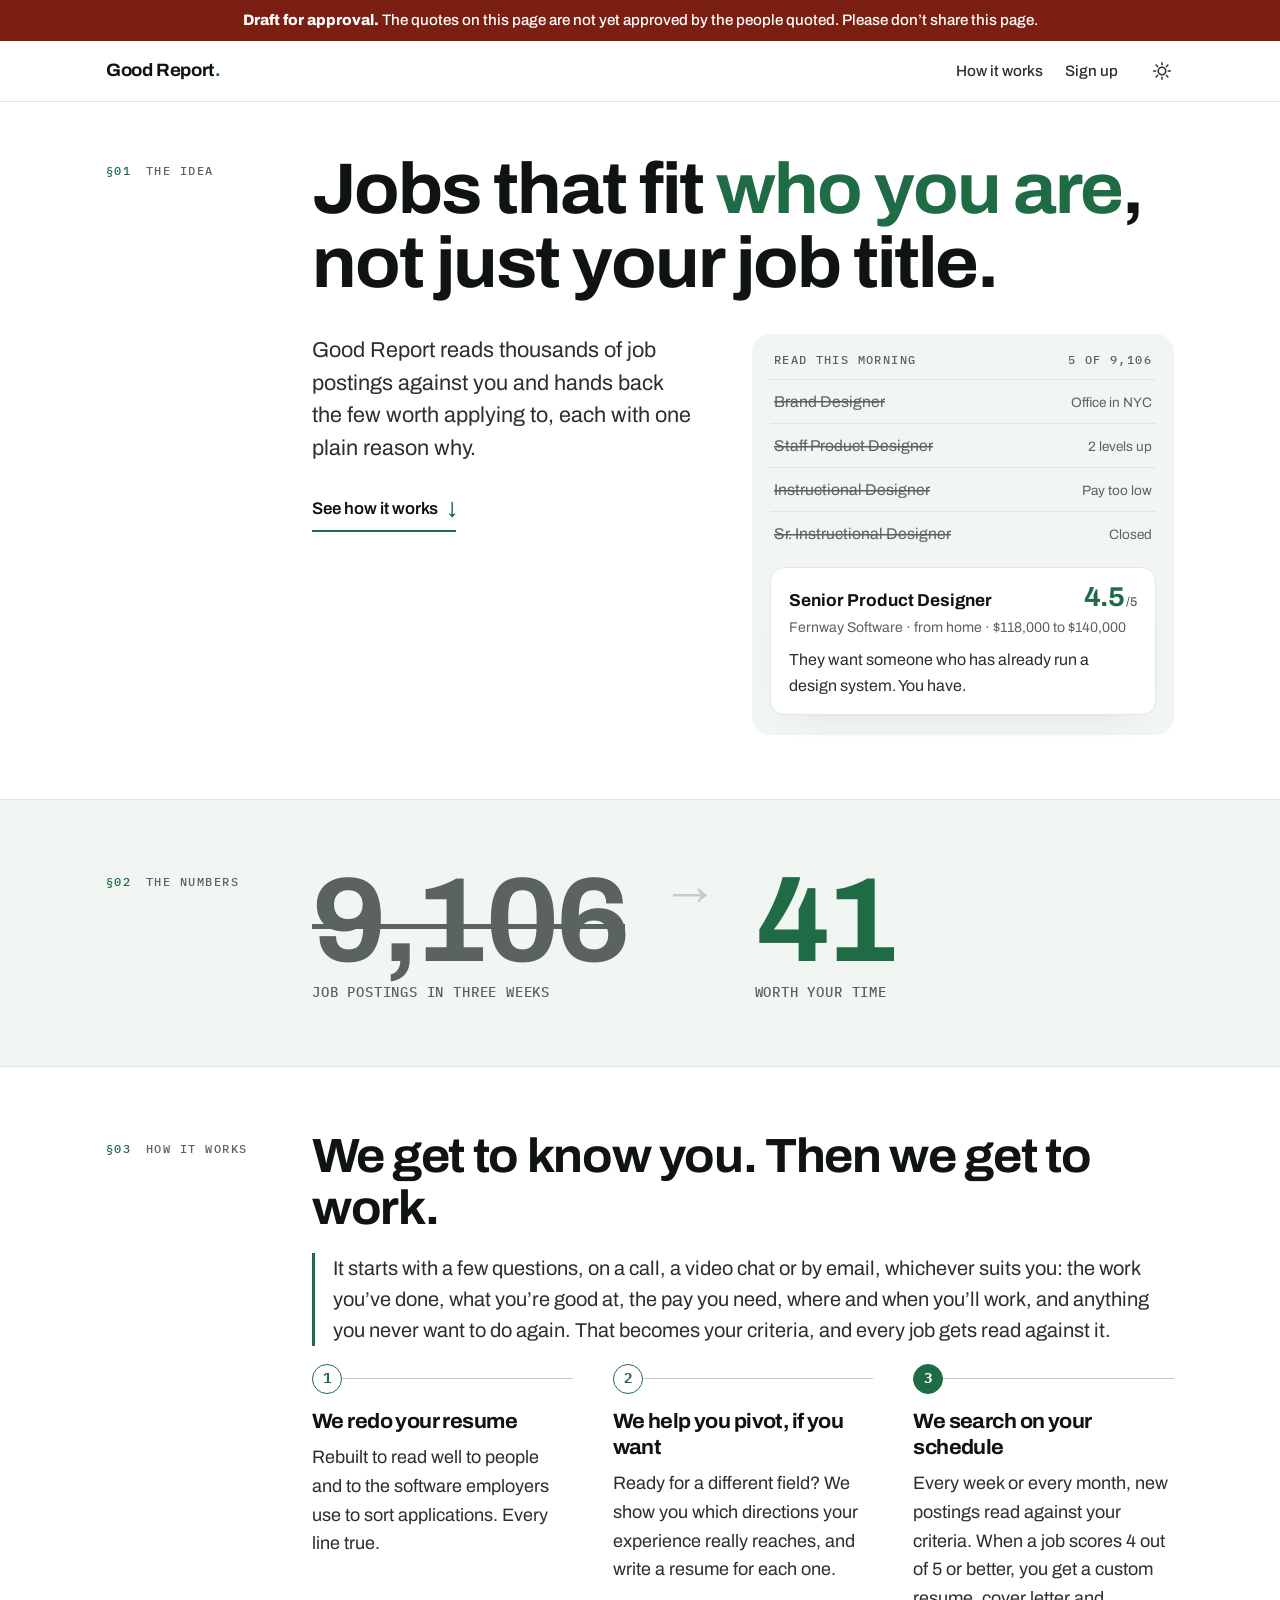
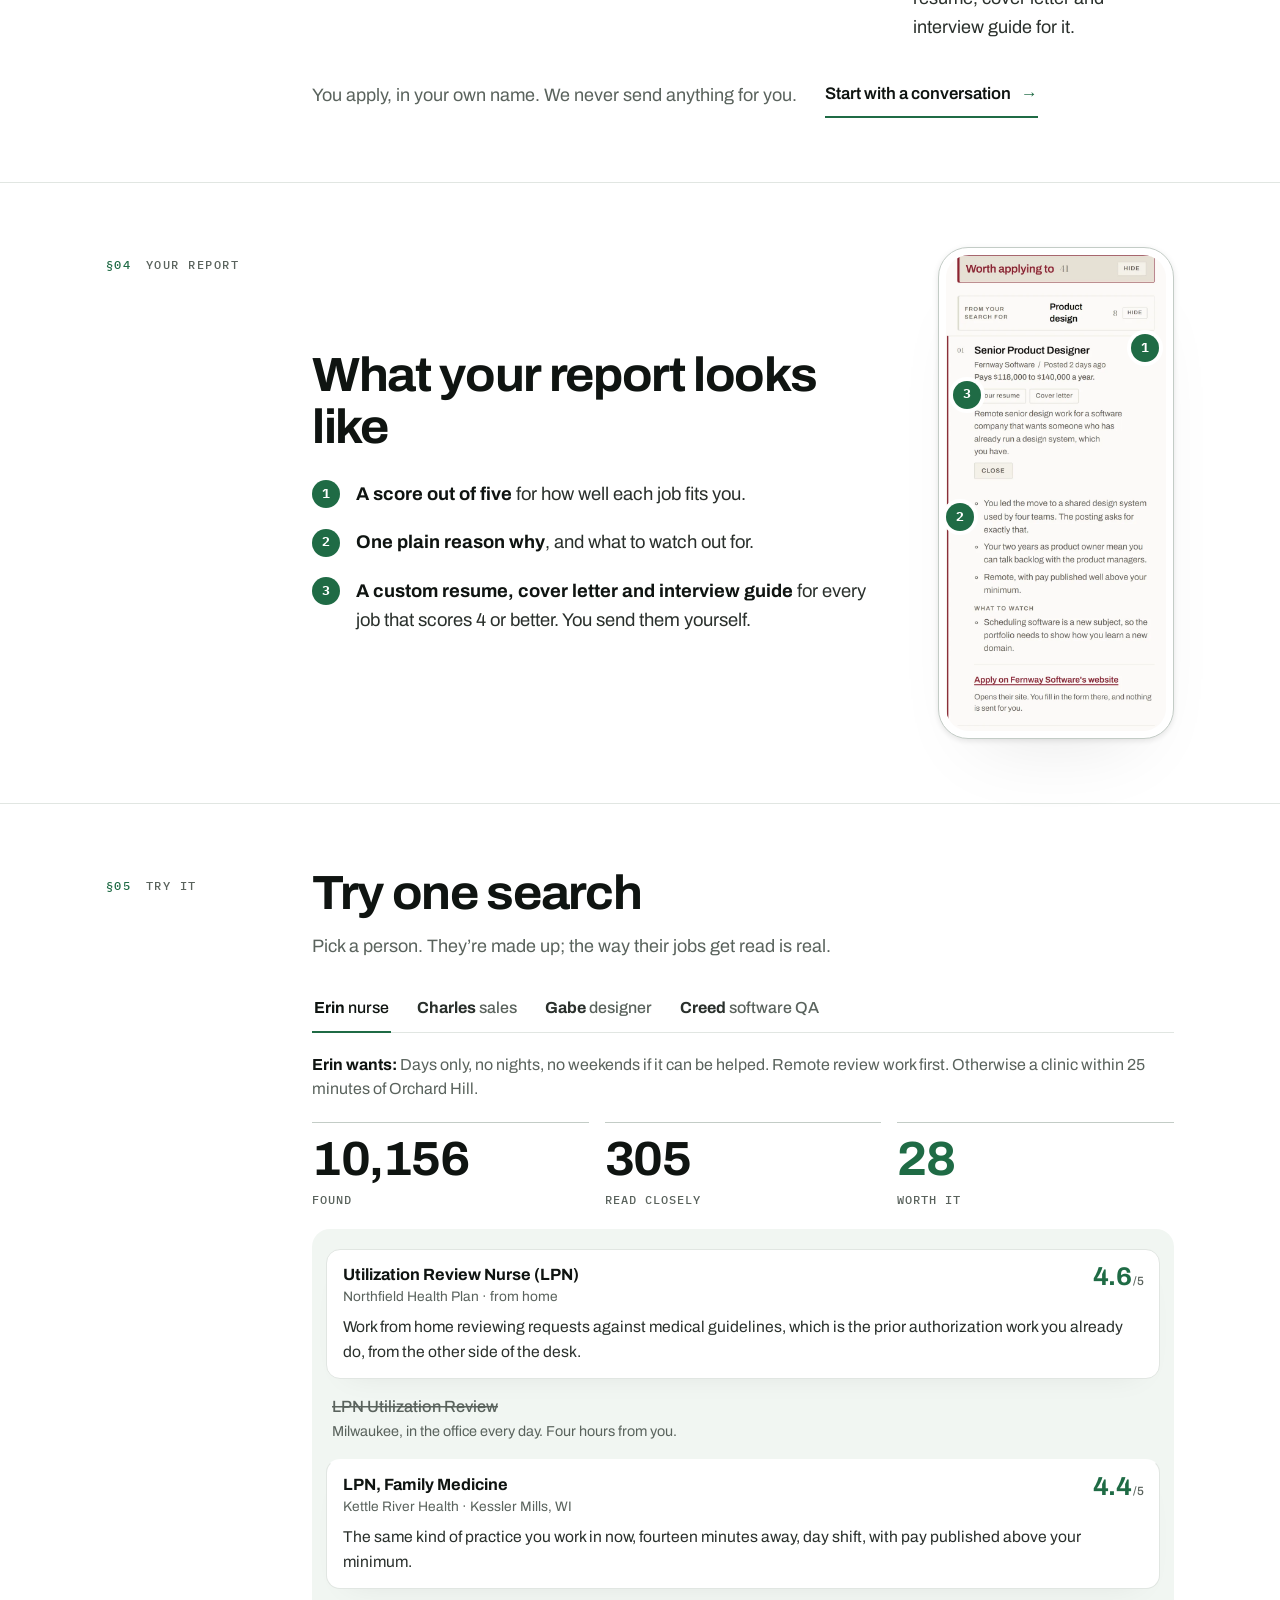
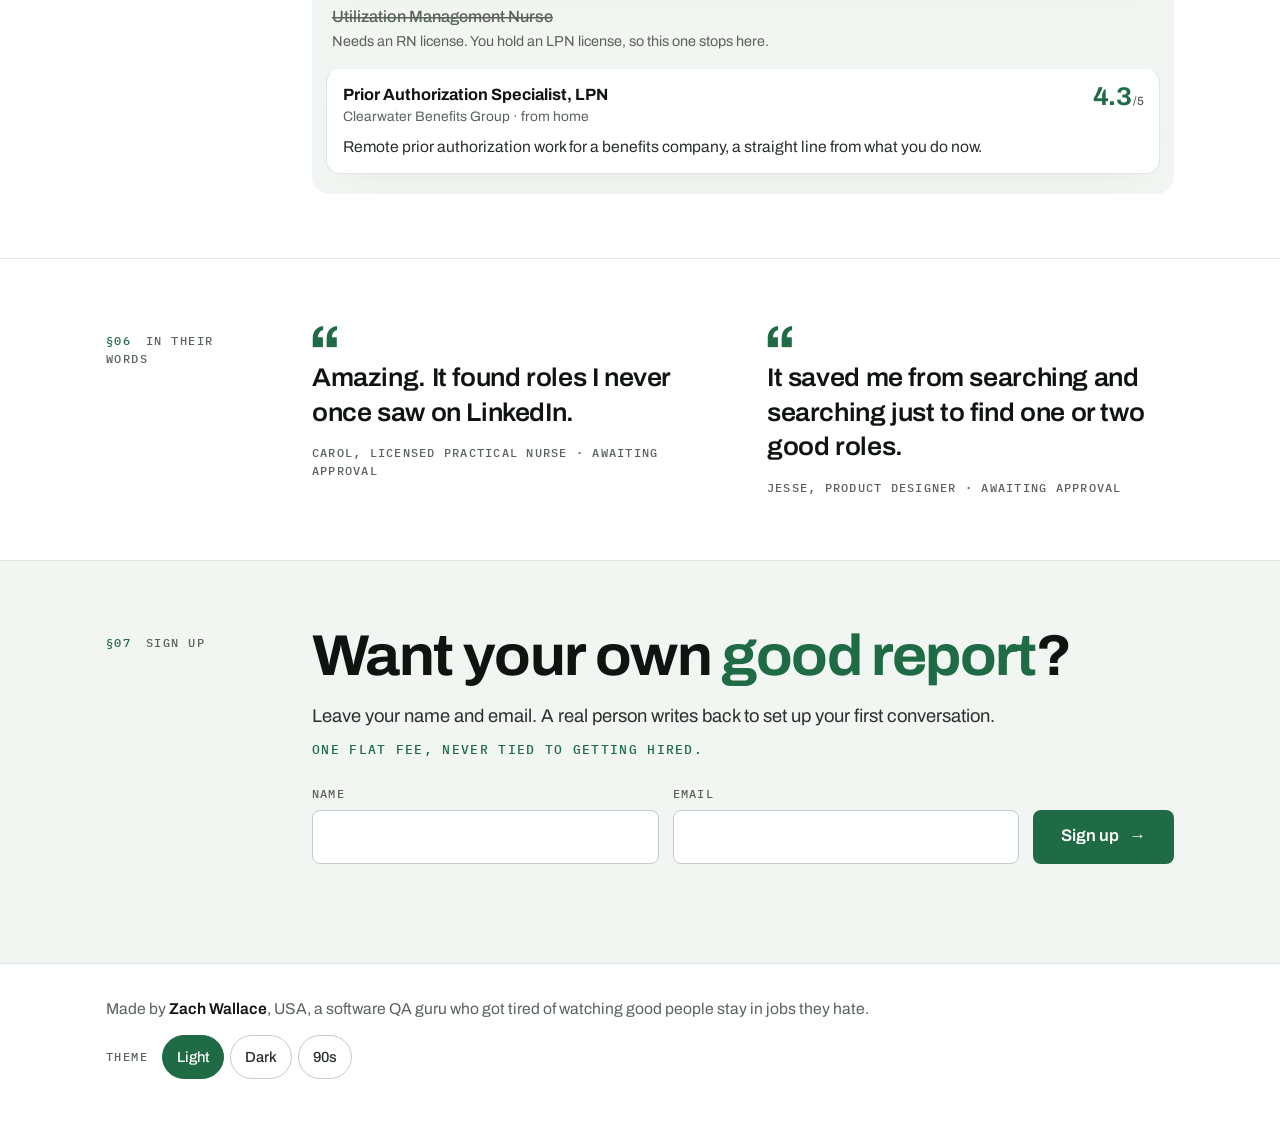
==== draft/index.html @ 80ebc280 "Draft page with two client quotes, for their approval" ====
<!doctype html>
<html lang="en">
<head>
<meta charset="utf-8">
<meta name="viewport" content="width=device-width, initial-scale=1, viewport-fit=cover">
<title>Good Report (draft for approval)</title>
<meta name="robots" content="noindex, nofollow">
<meta name="description" content="Jobs that fit who you are, not just your job title. Good Report reads thousands of job postings against you and hands back the few worth applying to, each with a reason why.">
<meta name="theme-color" content="#FFFFFF" media="(prefers-color-scheme: light)">
<meta name="theme-color" content="#0E1210" media="(prefers-color-scheme: dark)">
<script>try{var t=localStorage.getItem('theme');if(t==='light'||t==='dark'||t==='retro')document.documentElement.dataset.theme=t;}catch(e){}</script>
<link rel="icon" href="data:image/svg+xml,%3Csvg xmlns='http://www.w3.org/2000/svg' viewBox='0 0 64 64'%3E%3Crect width='64' height='64' rx='14' fill='%231F6B45'/%3E%3Ctext x='32' y='45' text-anchor='middle' font-family='Arial,sans-serif' font-weight='800' font-size='36' fill='%23FFFFFF'%3EG%3C/text%3E%3C/svg%3E">
<meta property="og:title" content="Good Report">
<meta property="og:description" content="Jobs that fit who you are, not just your job title. Thousands of postings read against you; the few worth your time handed back with a reason why.">
<meta property="og:type" content="website">
<link rel="preload" href="../assets/fonts/archivo.woff2" as="font" type="font/woff2" crossorigin>
<link rel="preload" href="../assets/fonts/plex-mono-500.woff2" as="font" type="font/woff2" crossorigin>
<link rel="stylesheet" href="../assets/site.css">
</head>
<body>
<a class="skip" href="#main">Skip to the page</a>
<div class="draft-banner" role="region" aria-label="Draft notice"><b>Draft for approval.</b> The quotes on this page are not yet approved by the people quoted. Please don&rsquo;t share this page.</div>

<header class="top">
  <div class="wrap top-in">
    <a class="mark" href="../">Good Report<i aria-hidden="true">.</i></a>
    <nav class="nav" aria-label="Main">
      <a class="wide" href="#how">How it works</a>
      <a href="#signup">Sign up</a>
    </nav>
    <button type="button" class="theme" id="theme-toggle" aria-label="Change the theme">
      <svg class="sun" viewBox="0 0 24 24" fill="none" stroke="currentColor" stroke-width="1.8" stroke-linecap="round" aria-hidden="true"><circle cx="12" cy="12" r="4.5"/><path d="M12 2v2.5M12 19.5V22M2 12h2.5M19.5 12H22M4.9 4.9l1.8 1.8M17.3 17.3l1.8 1.8M4.9 19.1l1.8-1.8M17.3 6.7l1.8-1.8"/></svg>
      <svg class="moon" viewBox="0 0 24 24" fill="none" stroke="currentColor" stroke-width="1.8" stroke-linejoin="round" aria-hidden="true"><path d="M20.5 14.5A8.5 8.5 0 0 1 9.5 3.5a8.5 8.5 0 1 0 11 11z"/></svg>
      <svg class="star" viewBox="0 0 24 24" fill="none" stroke="currentColor" stroke-width="1.8" stroke-linejoin="round" aria-hidden="true"><path d="M12 2.5l2.9 6.1 6.6.8-4.9 4.6 1.3 6.6L12 17.4l-5.9 3.2 1.3-6.6-4.9-4.6 6.6-.8z"/></svg>
    </button>
  </div>
</header>

<main id="main">
  <section class="sec hero" aria-labelledby="headline">
    <div class="wrap sec-in">
      <p class="label"><span>&sect;01</span> The idea</p>
      <div class="body">
        <h1 id="headline">Jobs that fit <em>who you are</em>, not just your job title.</h1>
        <div class="hero-row">
          <div class="hero-copy">
            <p class="lead">Good Report reads thousands of job postings against you and hands back the few worth applying to, each with one plain reason why.</p>
            <a class="more" href="#how">See how it works <span aria-hidden="true">&darr;</span></a>
          </div>
          <p class="sr">Five job postings, read against one designer's wishes. Four are struck out: an office in New York, two levels above their last title, pay too low, closed. One is kept: a remote senior product design job, scored 4.5 out of 5.</p>
          <div class="ledger" aria-hidden="true">
            <p class="ledger-head"><span>Read this morning</span><span>5 of 9,106</span></p>
            <ul class="nope">
              <li><s>Brand Designer</s><span>Office in NYC</span></li>
              <li><s>Staff Product Designer</s><span>2 levels up</span></li>
              <li><s>Instructional Designer</s><span>Pay too low</span></li>
              <li><s>Sr. Instructional Designer</s><span>Closed</span></li>
            </ul>
            <div class="keep">
              <p class="keep-top"><span class="kt">Senior Product Designer</span><span class="ks">4.5</span></p>
              <p class="kc">Fernway Software &middot; from home &middot; $118,000 to $140,000</p>
              <p class="kr">They want someone who has already run a design system. You have.</p>
            </div>
          </div>
        </div>
      </div>
    </div>
  </section>

  <section class="sec proof" aria-labelledby="proof-h">
    <div class="wrap sec-in">
      <p class="label"><span>&sect;02</span> The numbers</p>
      <div class="body">
        <h2 id="proof-h" class="sr">Three weeks for one designer</h2>
        <div class="figures">
          <p class="fig"><span class="big was">9,106</span><span class="cap">job postings in three weeks</span></p>
          <p class="arrow" aria-hidden="true">&rarr;</p>
          <p class="fig"><span class="big now">41</span><span class="cap">worth your time</span></p>
        </div>
      </div>
    </div>
  </section>

  <section class="sec steps" id="how" aria-labelledby="how-h">
    <div class="wrap sec-in">
      <p class="label"><span>&sect;03</span> How it works</p>
      <div class="body">
        <h2 id="how-h">We get to know you. Then we get to work.</h2>
        <p class="intake">It starts with a few questions, on a call, a video chat or by email, whichever suits you: the work you&rsquo;ve done, what you&rsquo;re good at, the pay you need, where and when you&rsquo;ll work, and anything you never want to do again. That becomes your criteria, and every job gets read against it.</p>
        <ol class="stepper">
          <li><span class="num">1</span><h3>We redo your resume</h3><p>Rebuilt to read well to people and to the software employers use to sort applications. Every line true.</p></li>
          <li><span class="num">2</span><h3>We help you pivot, if you want</h3><p>Ready for a different field? We show you which directions your experience really reaches, and write a resume for each one.</p></li>
          <li><span class="num">3</span><h3>We search on your schedule</h3><p>Every week or every month, new postings read against your criteria. When a job scores 4 out of 5 or better, you get a custom resume, cover letter and interview guide for it.</p></li>
        </ol>
        <p class="after-steps"><span>You apply, in your own name. We never send anything for you.</span> <a class="more" href="#signup">Start with a conversation <span aria-hidden="true">&rarr;</span></a></p>
      </div>
    </div>
  </section>

  <section class="sec report" aria-labelledby="report-h">
    <div class="wrap sec-in">
      <p class="label"><span>&sect;04</span> Your report</p>
      <div class="body report-grid">
        <div>
          <h2 id="report-h">What your report looks like</h2>
          <ol class="callouts">
            <li><span class="pin">1</span><p><b>A score out of five</b> for how well each job fits you.</p></li>
            <li><span class="pin">2</span><p><b>One plain reason why</b>, and what to watch out for.</p></li>
            <li><span class="pin">3</span><p><b>A custom resume, cover letter and interview guide</b> for every job that scores 4 or better. You send them yourself.</p></li>
          </ol>
        </div>
        <figure class="phone-wrap">
          <div class="phone">
            <img src="../assets/hero-job.webp" width="720" height="1558" loading="lazy"
              alt="A job on a phone: Senior Product Designer at Fernway Software, 4.5 out of 5, with pay, a resume and cover letter, and the reasons it fits.">
            <span class="pin on-phone p1" aria-hidden="true">1</span>
            <span class="pin on-phone p2" aria-hidden="true">2</span>
            <span class="pin on-phone p3" aria-hidden="true">3</span>
          </div>
        </figure>
      </div>
    </div>
  </section>

  <section class="sec demo" id="demo" aria-labelledby="demo-h">
    <div class="wrap sec-in">
      <p class="label"><span>&sect;05</span> Try it</p>
      <div class="body">
        <h2 id="demo-h">Try one search</h2>
        <p class="demo-intro">Pick a person. They&rsquo;re made up; the way their jobs get read is real.</p>
        <div class="demo-live" id="demo-live" hidden>
          <div class="who" role="group" aria-label="Whose search to see" id="demo-who"></div>
          <p class="wants" id="demo-wants"></p>
          <div class="funnel">
            <div><p class="n" id="demo-found">0</p><p>found</p></div>
            <div><p class="n" id="demo-read">0</p><p>read closely</p></div>
            <div><p class="n hot" id="demo-worth">0</p><p>worth it</p></div>
          </div>
          <ol class="sort" id="demo-sort"></ol>
        </div>
        <noscript><p class="demo-intro">This part needs JavaScript. In one made-up search for a nurse, 10,156 postings were found and 28 were worth the time.</p></noscript>
        <script type="application/json" id="demo-data">{"today":"2026-09-24","people":[{"id":"nurse","name":"Erin Hannon","headline":"Licensed Practical Nurse","home":"Orchard Hill, WI","wants":"Days only, no nights, no weekends if it can be helped. Remote review work first. Otherwise a clinic within 25 minutes of Orchard Hill.","arrived":10156,"read":305,"counts":{"worth":28,"catch":96,"low":174,"setAside":7},"outside":{"count":9851,"reasons":[{"why":"in Wisconsin, but more than 25 minutes from Orchard Hill.","count":2740},{"why":"in Ohio, and you are not moving.","count":481},{"why":"in Florida, and you are not moving.","count":477},{"why":"in Illinois, and you are not moving.","count":471},{"why":"in North Carolina, and you are not moving.","count":463}]},"setAside":[{"company":"Lakeshore Crest Health","role":"LPN Utilization Review","where":"Milwaukee, WI","remote":false,"pay":"$27 to $32 an hour","score":2,"why":"Milwaukee, in the office every day. Four hours from you.","kind":"place"},{"company":"Commonwealth Care Review","role":"Utilization Management Nurse","where":"Remote, United States","remote":true,"pay":"$34 to $41 an hour","score":2.2,"why":"Needs an RN license. You hold an LPN license, so this one stops here.","kind":"requirement"},{"company":"Meadowgate Skilled Nursing","role":"LPN, Night Shift","where":"Kessler Mills, WI","remote":false,"pay":"$27 to $30 an hour","score":2.4,"why":"Close and well paid, but nights only, and you said days.","kind":"hours"},{"company":"Valley Walk-In Care","role":"LPN","where":"Fairhaven, WI","remote":false,"pay":"$18.50 to $20 an hour","score":2.6,"why":"Pays about $20 an hour, well under your minimum.","kind":"pay"},{"company":"Harbor Point Health Plan","role":"Remote Clinical Reviewer, LPN","where":"Remote, United States","remote":true,"pay":null,"score":null,"why":"The posting came down on 19 September, before it could be read.","kind":"closed"}],"worthIt":[{"company":"Northfield Health Plan","role":"Utilization Review Nurse (LPN)","where":"Wisconsin","remote":true,"pay":"$26 to $31 an hour","score":4.6,"why":"Work from home reviewing requests against medical guidelines, which is the prior authorization work you already do, from the other side of the desk."},{"company":"Kettle River Health","role":"LPN, Family Medicine","where":"Kessler Mills, WI","remote":false,"pay":"$24.50 to $29 an hour","score":4.4,"why":"The same kind of practice you work in now, fourteen minutes away, day shift, with pay published above your minimum."},{"company":"Clearwater Benefits Group","role":"Prior Authorization Specialist, LPN","where":"Remote, United States","remote":true,"pay":"$24 to $27 an hour","score":4.3,"why":"Remote prior authorization work for a benefits company, a straight line from what you do now."},{"company":"Laurel Point Medical Group","role":"LPN Care Coordinator","where":"Orchard Hill, WI","remote":false,"pay":null,"score":4.2,"why":"Six minutes from home, mostly on the phone with patients who have long term conditions, and no pay published yet."},{"company":"Summit Ridge Care Review","role":"Clinical Review Nurse (LPN/RN)","where":"Remote, United States","remote":true,"pay":"$25 to $30 an hour","score":4.1,"why":"Remote review work that takes LPNs, with one weekend in four as the catch."},{"company":"Fairhaven Pediatric Associates","role":"LPN, Pediatrics","where":"Fairhaven, WI","remote":false,"pay":"$23.50 to $28 an hour","score":4,"why":"Twenty two minutes away, days. Pediatrics is new to you but the work is the same."}],"withACatch":[{"company":"Cedar Hollow Home Health","role":"Home Health LPN","where":"Linwood Station, WI","remote":false,"pay":"$25 to $28 an hour","score":3.6,"why":"You know this work well. The catch is driving between homes all day, which you left for a reason."},{"company":"Brookvale Health Plan","role":"Care Management Associate","where":"Wisconsin","remote":true,"pay":"$44,000 to $52,000 a year","score":3.4,"why":"Remote, but the bottom of the range sits under your minimum."},{"company":"Bellwether Pharmacy Services","role":"Pharmacy Prior Authorization Technician","where":"Remote, United States","remote":true,"pay":"$20 to $23 an hour","score":3.2,"why":"The same paperwork, but it is not a nursing job and it pays like one that is not."},{"company":"Laurel Point Medical Group","role":"LPN, Float","where":"Orchard Hill, WI","remote":false,"pay":null,"score":3.1,"why":"Floats between five offices. Two of them are forty minutes away."}]},{"id":"sales","name":"Charles Miner","headline":"Healthcare Business Development","home":"Stonebridge, OR","wants":"Will not relocate. Remote, or an office within an hour of Stonebridge. Base pay first; commission on top, not instead.","arrived":8753,"read":203,"counts":{"worth":17,"catch":31,"low":148,"setAside":7},"outside":{"count":8550,"reasons":[{"why":"in Oregon, but more than 60 minutes from Stonebridge.","count":1510},{"why":"in Indiana, and you are not moving.","count":471},{"why":"in California, and you are not moving.","count":467},{"why":"in Missouri, and you are not moving.","count":458},{"why":"in Illinois, and you are not moving.","count":450}]},"setAside":[{"company":"Granite Peak Diagnostics","role":"VP Business Development","where":"Nashville, TN","remote":false,"pay":"$160,000 to $190,000 a year","score":2.4,"why":"The best pay on this list, and it needs you to move to Nashville.","kind":"place"},{"company":"Meridale Surgical Partners","role":"Territory Business Manager","where":"Remote, Oregon","remote":true,"pay":null,"score":2.2,"why":"Commission only. You asked for base pay first.","kind":"pay"},{"company":"Crescent Health Ventures","role":"Director, Strategic Partnerships","where":"Remote, United States","remote":true,"pay":"$140,000 to $165,000 a year","score":2.5,"why":"Lists an MBA as required, not preferred. You hold a bachelor's degree, so it stops here.","kind":"requirement"},{"company":"Harbor Point Health Plan","role":"Director, Provider Growth","where":"Remote, United States","remote":true,"pay":null,"score":null,"why":"The posting came down before it could be read.","kind":"closed"}],"worthIt":[{"company":"Brightpath Imaging Partners","role":"Director of Business Development, Northeast","where":"Remote, Northeast","remote":true,"pay":"$125,000 to $150,000 a year","score":4.5,"why":"Outpatient imaging referrals across the Northeast, from home, with a base salary that clears your minimum before commission."},{"company":"Timberline Crest Health","role":"Physician Relations Director","where":"Carbon Falls, OR","remote":false,"pay":"$115,000 to $135,000 a year","score":4.3,"why":"Forty minutes away, leading the team that keeps doctors referring to a regional health system."},{"company":"Ridgeway Labs","role":"Strategic Accounts Director","where":"Remote, Oregon","remote":true,"pay":"$110,000 to $130,000 a year","score":4.1,"why":"Remote, selling lab testing to the kind of practices you already call on, with base pay starting at your minimum."},{"company":"Everline Home Care","role":"Vice President, Growth","where":"Ashgrove, OR","remote":false,"pay":null,"score":4,"why":"Fifty minutes away. A step up in title. No pay published."}],"withACatch":[{"company":"Pinecrest Senior Living","role":"Regional Director of Sales","where":"Millers Ford, OR","remote":false,"pay":"$95,000 to $115,000 a year","score":3.5,"why":"Close, but it is filling beds rather than building referrals, and the bottom of the range is under your minimum."},{"company":"Northfield Health Plan","role":"Provider Network Manager","where":"Oregon","remote":true,"pay":"$98,000 to $118,000 a year","score":3.3,"why":"Remote, but it is contracting with providers rather than growing a business."},{"company":"Tallbrook Physical Therapy","role":"Market Development Manager","where":"Stonebridge, OR","remote":false,"pay":"$70,000 to $85,000 a year","score":3,"why":"Ten minutes from home, and a good company, but it pays well under your minimum."}]},{"id":"designer","name":"Gabe Lewis","headline":"Product Designer","home":"Linden Grove, MN","wants":"Remote preferred, hybrid within an hour of Linden Grove. Four directions are open: product design, design operations, product owner, learning design.","arrived":9106,"read":330,"counts":{"worth":41,"catch":88,"low":196,"setAside":5},"outside":{"count":8776,"reasons":[{"why":"on site every day, and you are looking for remote or hybrid work.","count":2290},{"why":"in Texas, and you are not moving.","count":374},{"why":"in Colorado, and you are not moving.","count":366},{"why":"in Arizona, and you are not moving.","count":361},{"why":"in Florida, and you are not moving.","count":360}]},"setAside":[{"company":"Larchmont Software","role":"Staff Product Designer","where":"Remote, United States","remote":true,"pay":"$165,000 to $190,000 a year","score":2.8,"why":"Two levels above your last title. The senior roles on this list are the better way in.","kind":"requirement"},{"company":"Saltmarsh Studio","role":"Brand Designer","where":"New York, NY","remote":false,"pay":"$90,000 to $105,000 a year","score":2.3,"why":"In the office five days a week in New York.","kind":"place"},{"company":"Brightline Learning","role":"Senior Instructional Designer","where":"Remote, United States","remote":true,"pay":null,"score":null,"why":"The posting came down before it could be read.","kind":"closed"}],"worthIt":[{"company":"Fernway Software","role":"Senior Product Designer","where":"Remote, United States","remote":true,"pay":"$118,000 to $140,000 a year","score":4.5,"why":"Remote senior design work for a software company that wants someone who has already run a design system, which you have."},{"company":"Quarry Labs","role":"Design Operations Manager","where":"Remote, United States","remote":true,"pay":"$105,000 to $125,000 a year","score":4.3,"why":"Running how a design team works rather than designing screens, which is what you did at Tidewater when production went from nine weeks to five."},{"company":"Brightline Learning","role":"Learning Experience Designer","where":"Remote, United States","remote":true,"pay":"$92,000 to $108,000 a year","score":4.2,"why":"Remote course design for a training company, where five of your eleven years are the qualification."},{"company":"Tessellate Health","role":"Product Owner, Patient App","where":"Harwick, MN (hybrid)","remote":false,"pay":"$100,000 to $118,000 a year","score":4,"why":"Two days a week in an office forty minutes away. You have held this title for two years."}],"withACatch":[{"company":"Pinegrove Mutual","role":"UX Designer II","where":"Remote, Minnesota","remote":true,"pay":"$82,000 to $96,000 a year","score":3.7,"why":"A good team, but a level below you, and the bottom of the range is under your minimum."},{"company":"Common Thread Retail","role":"Design Program Manager","where":"Remote, United States","remote":true,"pay":null,"score":3.5,"why":"Mostly scheduling and status reports, less of the process design you are good at."},{"company":"Juniper Ledger","role":"Instructional Designer","where":"Remote, United States","remote":true,"pay":"$72,000 to $84,000 a year","score":3.3,"why":"The work fits. The pay does not."},{"company":"Ostrava Systems","role":"Senior Product Manager, Payments","where":"Remote, United States","remote":true,"pay":"$150,000 to $175,000 a year","score":3,"why":"You have been a product owner, not a product manager. A long shot at this level, so it is ranked as one."}]},{"id":"qa","name":"Creed Bratton","headline":"Quality Assurance Lead","home":"Carroll Springs, MA","wants":"Remote first. Hybrid within forty five minutes of Carroll Springs if the job is right.","arrived":23257,"read":519,"counts":{"worth":36,"catch":124,"low":351,"setAside":8},"outside":{"count":22738,"reasons":[{"why":"on site every day, and you are looking for remote or hybrid work.","count":6120},{"why":"in Georgia, and you are not moving.","count":1042},{"why":"in Indiana, and you are not moving.","count":1041},{"why":"in Washington, and you are not moving.","count":1024},{"why":"in California, and you are not moving.","count":1009}]},"setAside":[{"company":"Ironwood Federal Solutions","role":"Test Manager","where":"Arlington, VA","remote":false,"pay":"$140,000 to $160,000 a year","score":2,"why":"In the office in Virginia every day, and you are not moving.","kind":"place"},{"company":"Quarry Labs","role":"Compliance Automation Engineer","where":"Remote, United States","remote":true,"pay":"$135,000 to $155,000 a year","score":2.3,"why":"An engineering job writing code all day. Your strength is the testing and the audit, not building the tools.","kind":"fit"},{"company":"Harbor Point Health Plan","role":"QA Manager","where":"Remote, United States","remote":true,"pay":null,"score":null,"why":"The posting came down before it could be read.","kind":"closed"}],"worthIt":[{"company":"Sycamore Payroll","role":"QA Manager","where":"Remote, United States","remote":true,"pay":"$120,000 to $138,000 a year","score":4.5,"why":"A remote step up to QA manager at a payroll company, testing the same kind of tax changes you tested for six years."},{"company":"Brightwater Insurance","role":"IT Compliance Analyst, Senior","where":"Remote, Massachusetts","remote":true,"pay":"$98,000 to $115,000 a year","score":4.2,"why":"Remote compliance work, where the test plans you already write for auditors become the job."},{"company":"Fernway Software","role":"Product Owner, Reporting","where":"Remote, United States","remote":true,"pay":"$105,000 to $122,000 a year","score":4,"why":"Remote product owner for a reporting product, the same kind you owned for a year at Sycamore."}],"withACatch":[{"company":"Tessellate Health","role":"Quality Engineering Lead","where":"Easton Ridge, MA (hybrid)","remote":false,"pay":"$110,000 to $125,000 a year","score":3.8,"why":"Three days a week in an office forty minutes away. Good pay, and it is hybrid, which was your second choice."},{"company":"Granite Peak Diagnostics","role":"Software Validation Manager","where":"Remote, United States","remote":true,"pay":null,"score":3.4,"why":"Medical device rules are a new field. Real, but a long first year."},{"company":"Pinegrove Mutual","role":"QA Lead","where":"Remote, Massachusetts","remote":true,"pay":"$92,000 to $104,000 a year","score":3.2,"why":"The job you have now, for about the same money."},{"company":"Ostrava Systems","role":"Senior Product Owner","where":"Remote, United States","remote":true,"pay":"$130,000 to $150,000 a year","score":2.9,"why":"Asks for eight years as product owner. You have one."}]}]}</script>
      </div>
    </div>
  </section>

  <section class="sec quotes" aria-labelledby="quotes-h">
    <div class="wrap sec-in">
      <p class="label"><span>&sect;06</span> In their words</p>
      <div class="body">
        <h2 id="quotes-h" class="sr">What people say</h2>
        <div class="quote-grid">
          <figure class="quote">
            <blockquote><p>Amazing. It found roles I never once saw on LinkedIn.</p></blockquote>
            <figcaption>Carol, licensed practical nurse &middot; awaiting approval</figcaption>
          </figure>
          <figure class="quote">
            <blockquote><p>It saved me from searching and searching just to find one or two good roles.</p></blockquote>
            <figcaption>Jesse, product designer &middot; awaiting approval</figcaption>
          </figure>
        </div>
      </div>
    </div>
  </section>

  <section class="sec signup" id="signup" aria-labelledby="signup-h">
    <div class="wrap sec-in">
      <p class="label"><span>&sect;07</span> Sign up</p>
      <div class="body">
        <h2 id="signup-h">Want your own <em>good report</em>?</h2>
        <p class="signup-sub">Leave your name and email. A real person writes back to set up your first conversation.</p>
        <p class="fee">One flat fee, never tied to getting hired.</p>
        <form class="su-form" id="su-form" action="https://api.web3forms.com/submit" method="POST" novalidate>
          <input type="hidden" name="access_key" id="su-key" value="70b801e8-94cb-49e4-8a72-6d396d2eef35">
          <input type="hidden" name="subject" value="New sign up from the Good Report site">
          <input type="hidden" name="from_name" value="Good Report site">
          <input type="checkbox" name="botcheck" class="trap" tabindex="-1" autocomplete="off" aria-hidden="true">
          <label for="su-name">Name<input id="su-name" name="name" type="text" autocomplete="name" required maxlength="120"></label>
          <label for="su-email">Email<input id="su-email" name="email" type="email" autocomplete="email" required maxlength="200"></label>
          <button type="submit" class="btn" id="su-send">Sign up <span aria-hidden="true">&rarr;</span></button>
          <p class="su-note" id="su-note" role="status" aria-live="polite"></p>
        </form>
      </div>
    </div>
  </section>
</main>

<footer class="foot">
  <div class="wrap foot-in">
    <p>Made by <b>Zach Wallace</b>, USA, a software QA guru who got tired of watching good people stay in jobs they hate.</p>
    <div class="themes" role="group" aria-label="Theme">
      <span>Theme</span>
      <button type="button" data-theme-pick="light">Light</button>
      <button type="button" data-theme-pick="dark">Dark</button>
      <button type="button" data-theme-pick="retro">90s</button>
    </div>
  </div>
</footer>

<script src="../assets/site.js" defer></script>
<script src="../assets/demo.js" defer></script>
</body>
</html>
---- assets/site.css ----
@font-face { font-family: 'Archivo'; font-style: normal; font-weight: 400 900; font-stretch: 100% 125%; font-display: swap; src: url(fonts/archivo.woff2) format('woff2'); }
@font-face { font-family: 'Plex Mono'; font-style: normal; font-weight: 500; font-display: swap; src: url(fonts/plex-mono-500.woff2) format('woff2'); }
@font-face { font-family: 'Plex Mono'; font-style: normal; font-weight: 700; font-display: swap; src: url(fonts/plex-mono-700.woff2) format('woff2'); }

/* The page is laid out like the report it describes: a margin with section
   marks, hairline rules, a ledger of postings. One color, green, tuned per
   theme so it reads on either ground. */
:root {
  color-scheme: light;
  --paper: #FFFFFF;
  --tint: #F1F6F2;
  --ink: #0F1411;
  --text: #2A302C;
  --soft: #5A635D;
  --line: #E1E6E2;
  --line-strong: #C3CCC6;
  --green: #1F6B45;
  --on-green: #FFFFFF;
  --green-wash: #DCEEE2;
  --shade: rgba(15, 20, 17, .10);
  --sans: 'Archivo', 'Helvetica Neue', Arial, sans-serif;
  --mono: 'Plex Mono', ui-monospace, 'Cascadia Mono', Consolas, monospace;
  --gutter: clamp(20px, 5vw, 56px);
}
@media (prefers-color-scheme: dark) {
  :root:not([data-theme="light"]) {
    color-scheme: dark;
    --paper: #0E1210; --tint: #141C17; --ink: #F0F3F0; --text: #D6DCD7; --soft: #9AA49D;
    --line: #232C26; --line-strong: #3A463F; --green: #7CC49A; --on-green: #0B1710; --green-wash: #1D3326;
    --shade: rgba(0, 0, 0, .45);
  }
}
:root[data-theme="dark"] {
  color-scheme: dark;
  --paper: #0E1210; --tint: #141C17; --ink: #F0F3F0; --text: #D6DCD7; --soft: #9AA49D;
  --line: #232C26; --line-strong: #3A463F; --green: #7CC49A; --on-green: #0B1710; --green-wash: #1D3326;
  --shade: rgba(0, 0, 0, .45);
}

*, *::before, *::after { box-sizing: border-box; }
html { -webkit-text-size-adjust: 100%; scroll-behavior: smooth; scroll-padding-top: 72px; background: var(--paper); }
body { overflow-x: clip; margin: 0; background: var(--paper); color: var(--text); font: 400 18px/1.6 var(--sans); padding-bottom: env(safe-area-inset-bottom, 0px); -webkit-font-smoothing: antialiased; }
img { max-width: 100%; display: block; }
h1, h2, h3, p, figure, ol, ul { margin: 0; }
h1, h2, h3 { color: var(--ink); font-family: var(--sans); font-stretch: 104%; font-weight: 700; letter-spacing: -.028em; }
em { font-style: normal; color: var(--green); }
a { color: inherit; }
a:focus-visible, button:focus-visible { outline: 2px solid var(--green); outline-offset: 3px; border-radius: 4px; }
@media (prefers-reduced-motion: reduce) { html { scroll-behavior: auto; } }

.wrap { max-width: 1180px; margin-inline: auto; padding-inline: var(--gutter); }
.sr { position: absolute; width: 1px; height: 1px; overflow: hidden; clip: rect(0 0 0 0); white-space: nowrap; }
.skip { position: absolute; left: 12px; top: -60px; background: var(--ink); color: var(--paper); padding: 10px 14px; z-index: 20; }
.skip:focus { top: 12px; }

/* Header: thin, pinned, out of the way */
.top { position: sticky; top: 0; z-index: 10; background: color-mix(in srgb, var(--paper) 88%, transparent); backdrop-filter: saturate(1.4) blur(12px); -webkit-backdrop-filter: saturate(1.4) blur(12px); border-bottom: 1px solid var(--line); padding-top: env(safe-area-inset-top, 0px); }
.top-in { display: flex; align-items: center; gap: 22px; min-height: 60px; }
.mark { margin-right: auto; font: 700 1.12rem/1 var(--sans); font-stretch: 104%; letter-spacing: -.02em; color: var(--ink); text-decoration: none; padding-block: 14px; }
.mark i { font-style: normal; color: var(--green); }
.nav { display: flex; gap: 22px; }
.nav a { font: 500 .95rem/1 var(--sans); color: var(--text); text-decoration: none; padding-block: 15px; }
.nav a:hover { color: var(--ink); text-decoration: underline; text-decoration-color: var(--green); text-underline-offset: 6px; text-decoration-thickness: 2px; }
@media (max-width: 479px) { .nav .wide { display: none; } }
.theme { display: inline-grid; place-items: center; width: 44px; height: 44px; margin-right: -10px; border: 0; border-radius: 999px; background: transparent; color: var(--text); cursor: pointer; }
.theme:hover { background: var(--tint); color: var(--ink); }
.theme svg { width: 20px; height: 20px; }
.theme .moon, .theme .star { display: none; }
:root[data-theme="retro"] .theme .sun, :root[data-theme="retro"] .theme .moon { display: none; }
:root[data-theme="retro"] .theme .star { display: block; }
:root[data-theme="dark"] .theme .sun { display: none; }
:root[data-theme="dark"] .theme .moon { display: block; }
@media (prefers-color-scheme: dark) {
  :root:not([data-theme="light"]) .theme .sun { display: none; }
  :root:not([data-theme="light"]) .theme .moon { display: block; }
}

/* Sections: a mark in the margin, the matter beside it */
.sec { padding-block: clamp(36px, 5vw, 68px); border-top: 1px solid var(--line); }
.hero { border-top: 0; padding-block: clamp(24px, 4vw, 56px) clamp(36px, 5vw, 68px); }
.sec-in { display: grid; gap: 12px; }
@media (min-width: 1000px) { .sec-in { grid-template-columns: 150px minmax(0, 1fr); gap: 56px; } }
.label { display: none; align-self: start; font: 500 .78rem/1.4 var(--mono); letter-spacing: .12em; text-transform: uppercase; color: var(--soft); }
.label span { color: var(--green); margin-right: 6px; }
@media (min-width: 1000px) { .label { display: block; position: sticky; top: 92px; padding-top: .7em; } }
.body { min-width: 0; }
h2 { font-size: clamp(1.9rem, 3.8vw, 3rem); line-height: 1.08; }

/* §01 The idea */
.hero h1 { font-size: clamp(2.3rem, 5.6vw, 4.6rem); line-height: 1.03; }
.hero-row { display: grid; gap: 36px; margin-top: clamp(20px, 2.6vw, 34px); }
@media (min-width: 900px) { .hero-row { grid-template-columns: minmax(0, 1fr) minmax(0, 1.1fr); gap: 56px; align-items: start; } }
.hero-copy { display: grid; gap: 24px; align-content: start; }
.lead { font-size: clamp(1.15rem, 1.7vw, 1.35rem); line-height: 1.5; color: var(--text); }
.more { justify-self: start; display: inline-flex; align-items: center; gap: 10px; min-height: 44px; font: 600 1.05rem/1 var(--sans); color: var(--ink); text-decoration: none; border-bottom: 2px solid var(--green); }
.more span { color: var(--green); transition: translate .2s ease; }
.more:hover span { translate: 0 3px; }

/* The ledger: one soft panel, the misses on one line each, the keeper lifted out */
.ledger { background: var(--tint); border-radius: 18px; padding: 18px 18px 20px; }
.ledger-head { display: flex; justify-content: space-between; gap: 12px; padding: 0 4px 10px; font: 500 .72rem/1.4 var(--mono); letter-spacing: .12em; text-transform: uppercase; color: var(--soft); }
.nope { list-style: none; padding: 0; }
.nope li { display: flex; justify-content: space-between; align-items: baseline; gap: 14px; padding: 9px 4px; border-top: 1px solid var(--line); font-size: .98rem; }
.nope s { color: var(--soft); min-width: 0; }
.nope li > span { flex: none; font-size: .85rem; color: var(--soft); }
s { text-decoration: none; background: linear-gradient(var(--soft), var(--soft)) no-repeat 0 55% / 100% 1.5px; -webkit-box-decoration-break: clone; box-decoration-break: clone; }
.keep { margin-top: 12px; background: var(--paper); border: 1px solid var(--line); border-radius: 14px; padding: 16px 18px; box-shadow: 0 18px 40px -24px var(--shade); }
.keep-top { display: flex; justify-content: space-between; align-items: baseline; gap: 14px; }
.kt { font-weight: 700; font-size: 1.08rem; color: var(--ink); }
.ks { font: 700 1.7rem/1 var(--sans); font-stretch: 104%; letter-spacing: -.02em; color: var(--green); }
.ks::after { content: '/5'; font: 500 .8rem/1 var(--sans); color: var(--soft); margin-left: 2px; letter-spacing: 0; }
.kc { font-size: .88rem; color: var(--soft); margin-top: 2px; }
.kr { font-size: 1rem; color: var(--text); margin-top: 8px; }

@media (prefers-reduced-motion: no-preference) {
  .nope li { animation: rowin .45s cubic-bezier(.2, .7, .2, 1) both; }
  .nope li:nth-child(2) { animation-delay: .1s; } .nope li:nth-child(3) { animation-delay: .2s; } .nope li:nth-child(4) { animation-delay: .3s; }
  .nope s { animation: strike .4s cubic-bezier(.6, 0, .3, 1) both; }
  .nope li:nth-child(1) s { animation-delay: .45s; } .nope li:nth-child(2) s { animation-delay: .55s; }
  .nope li:nth-child(3) s { animation-delay: .65s; } .nope li:nth-child(4) s { animation-delay: .75s; }
  .keep { animation: rowin .55s cubic-bezier(.2, .7, .2, 1) 1s both; }
}
@keyframes rowin { from { opacity: 0; translate: 0 10px; } }
@keyframes strike { from { background-size: 0% 1.5px; } }

/* §02 The numbers */
.proof { background: var(--tint); }
.figures { display: flex; flex-wrap: wrap; align-items: flex-end; gap: 12px 36px; }
.fig { display: grid; gap: 8px; }
.big { font: 700 clamp(3.6rem, 12vw, 7.5rem)/.9 var(--sans); font-stretch: 104%; letter-spacing: -.04em; font-variant-numeric: tabular-nums; }
.was { color: var(--soft); text-decoration: line-through; text-decoration-thickness: .045em; text-decoration-color: var(--soft); }
.now { color: var(--green); }
.cap { font: 500 .85rem/1.4 var(--mono); letter-spacing: .06em; text-transform: uppercase; color: var(--soft); }
.arrow { font: 400 clamp(2rem, 5vw, 3.6rem)/1 var(--sans); color: var(--line-strong); padding-bottom: 1.4em; }

/* §03 How it works */
.stepper { list-style: none; padding: 0; display: grid; gap: 28px; margin-top: 32px; }
@media (min-width: 900px) { .stepper { grid-template-columns: repeat(3, 1fr); gap: 40px; } }
.stepper li { position: relative; padding-top: 30px; border-top: 1px solid var(--line-strong); }
.stepper .num { position: absolute; top: -15px; left: 0; display: grid; place-items: center; width: 30px; height: 30px; border-radius: 999px; background: var(--paper); border: 1.5px solid var(--green); color: var(--green); font: 700 .85rem/1 var(--mono); }
.stepper li:last-child .num { background: var(--green); color: var(--on-green); }
.stepper h3 { font-size: 1.3rem; line-height: 1.25; margin-bottom: 8px; }
.stepper p { color: var(--text); }

.intake { margin-top: 18px; font-size: clamp(1.1rem, 1.6vw, 1.25rem); line-height: 1.55; color: var(--text); padding-left: 18px; border-left: 3px solid var(--green); }
.after-steps { margin-top: 32px; display: flex; flex-wrap: wrap; align-items: center; gap: 12px 28px; color: var(--soft); }

/* §04 Your report */
.report-grid { display: grid; gap: 36px; }
@media (min-width: 900px) { .report-grid { grid-template-columns: minmax(0, 1fr) 236px; align-items: center; gap: 72px; } }
.callouts { list-style: none; padding: 0; display: grid; gap: 18px; margin-top: 26px; }
.callouts li { display: grid; grid-template-columns: auto 1fr; gap: 16px; align-items: baseline; font-size: 1.15rem; }
.callouts b { color: var(--ink); font-weight: 700; }
.pin { display: inline-grid; place-items: center; width: 28px; height: 28px; border-radius: 999px; background: var(--green); color: var(--on-green); font: 700 .8rem/1 var(--mono); translate: 0 -2px; }
.phone-wrap { justify-self: center; width: min(236px, 64vw); }
.phone { position: relative; border: 1px solid var(--line-strong); border-radius: 30px; padding: 7px; background: var(--paper); box-shadow: 0 40px 80px -40px var(--shade), 0 2px 6px var(--shade); }
.phone img { width: 100%; height: auto; aspect-ratio: 390 / 844; object-fit: cover; object-position: top; border-radius: 23px; }
.on-phone { position: absolute; translate: -50% -50%; box-shadow: 0 0 0 4px var(--paper); }
.p1 { left: 88%; top: 20.5%; } .p2 { left: 9%; top: 55%; } .p3 { left: 12%; top: 30%; }

/* §05 Try it */
.demo-intro { color: var(--soft); margin-top: 12px; }
.demo-live { display: grid; gap: 20px; margin-top: 24px; }
.demo-live[hidden] { display: none; }
.who { display: flex; flex-wrap: wrap; gap: 4px 24px; border-bottom: 1px solid var(--line); }
.who button { min-height: 48px; padding: 0 2px; margin-bottom: -1px; border: 0; border-bottom: 2px solid transparent; background: none; color: var(--soft); font: 500 1rem/1 var(--sans); cursor: pointer; }
.who button strong { font-weight: 700; color: var(--text); }
.who button:hover { color: var(--ink); }
.who button[aria-pressed="true"] { border-bottom-color: var(--green); color: var(--ink); }
.who button[aria-pressed="true"] strong { color: var(--ink); }
.wants { font-size: 1rem; line-height: 1.55; color: var(--soft); }
.wants b { color: var(--ink); font-weight: 700; }
.funnel { display: grid; grid-template-columns: repeat(3, 1fr); gap: 16px; }
.funnel div { border-top: 1px solid var(--line-strong); padding-top: 12px; }
.funnel .n { font: 700 clamp(1.9rem, 5.5vw, 3rem)/1 var(--sans); font-stretch: 104%; letter-spacing: -.03em; color: var(--ink); font-variant-numeric: tabular-nums; }
.funnel .n.hot { color: var(--green); }
.funnel p:not(.n) { font: 500 .78rem/1.4 var(--mono); letter-spacing: .08em; text-transform: uppercase; color: var(--soft); margin-top: 8px; }
.sort { list-style: none; padding: 14px; background: var(--tint); border-radius: 18px; display: grid; gap: 0; }
.sort li { display: grid; grid-template-columns: minmax(0, 1fr) auto; column-gap: 16px; padding: 12px 6px; border-top: 1px solid var(--line); }
.sort li:first-child { border-top: 0; }
.sort .t { justify-self: start; font-weight: 700; font-size: 1.02rem; line-height: 1.35; color: var(--ink); }
.sort .co { grid-column: 1; font-size: .86rem; color: var(--soft); }
.sort .why { grid-column: 1 / -1; margin-top: 6px; font-size: .98rem; color: var(--text); opacity: 0; transition: opacity .45s ease; }
.sort .s { grid-column: 2; grid-row: 1 / span 2; align-self: start; font: 700 1.6rem/1 var(--sans); font-stretch: 104%; letter-spacing: -.02em; color: var(--green); opacity: 0; transition: opacity .3s ease; }
.sort .s::after { content: '/5'; font: 500 .75rem/1 var(--sans); color: var(--soft); margin-left: 2px; }
.sort li.in { background: var(--paper); border: 1px solid var(--line); border-radius: 14px; padding: 14px 16px; margin: 6px 0; box-shadow: 0 14px 32px -22px var(--shade); }
.sort li.in + li, .sort li + li.in { border-top-color: transparent; }
.sort li.out { padding-block: 10px; }
.sort li.out .t { font-weight: 500; color: var(--soft); }
.sort li.out .co, .sort li.out .tag { display: none; }
.sort li.out .why { margin-top: 2px; font-size: .9rem; color: var(--soft); }
.sort li.out .t s { background-size: 0% 1.5px; transition: background-size .45s cubic-bezier(.6, 0, .3, 1); }
.sort li.done .why, .sort li.done .s { opacity: 1; }
.sort li.out.done .t s { background-size: 100% 1.5px; }
@media (prefers-reduced-motion: reduce) { .sort .why, .sort .s, .sort li.out .t s { transition: none; } }

/* §06 In their words */
.quote-grid { display: grid; gap: 28px; }
@media (min-width: 760px) { .quote-grid { grid-template-columns: 1fr 1fr; gap: 48px; } }
.quote { margin: 0; }
.quote blockquote { margin: 0; }
.quote blockquote p { position: relative; padding-top: 38px; font: 600 clamp(1.3rem, 2.2vw, 1.6rem)/1.35 var(--sans); font-stretch: 104%; letter-spacing: -.015em; color: var(--ink); }
.quote blockquote p::before { content: '\201C'; position: absolute; top: -6px; left: -3px; font: 800 4rem/1 var(--sans); color: var(--green); }
.quote figcaption { margin-top: 14px; font: 500 .78rem/1.4 var(--mono); letter-spacing: .1em; text-transform: uppercase; color: var(--soft); }

/* §07 Sign up */
.signup { background: var(--tint); }
.signup h2 { font-size: clamp(2.1rem, 4.6vw, 3.6rem); }
.signup-sub { margin-top: 14px; font-size: 1.15rem; color: var(--text); }
.fee { margin-top: 10px; font: 500 .82rem/1.4 var(--mono); letter-spacing: .1em; text-transform: uppercase; color: var(--green); }
.su-form { display: grid; gap: 14px; margin-top: 26px; }
@media (min-width: 760px) { .su-form { grid-template-columns: 1fr 1fr auto; align-items: end; } .su-note { grid-column: 1 / -1; } }
.su-form label { display: grid; gap: 8px; font: 500 .78rem/1.3 var(--mono); letter-spacing: .1em; text-transform: uppercase; color: var(--soft); }
.su-form input { min-height: 54px; font: 400 1.05rem/1.3 var(--sans); color: var(--ink); background: var(--paper); border: 1.5px solid var(--line-strong); border-radius: 8px; padding: 0 16px; text-transform: none; letter-spacing: 0; }
.su-form input:focus-visible, .su-form input:focus { outline: 2px solid var(--green); outline-offset: 2px; border-color: var(--green); }
.su-form input[aria-invalid="true"] { border-color: var(--green); box-shadow: 0 0 0 3px var(--green-wash); }
.btn { white-space: nowrap; display: inline-flex; align-items: center; justify-content: center; gap: 10px; min-height: 54px; padding: 0 28px; border: 0; border-radius: 8px; background: var(--green); color: var(--on-green); font: 600 1.05rem/1 var(--sans); cursor: pointer; transition: filter .2s ease; }
.btn span { transition: translate .2s ease; }
.btn:hover { filter: brightness(1.08); }
.btn:hover span { translate: 3px 0; }
.btn[disabled] { opacity: .6; cursor: default; }
.su-note { font-size: .95rem; color: var(--text); min-height: 1.4em; }
.su-note.err { color: var(--ink); font-weight: 600; }
.su-form .trap { position: absolute; left: -9999px; width: 1px; height: 1px; opacity: 0; }

/* Footer */
.foot { border-top: 1px solid var(--line); }
.foot-in { padding-block: 32px 48px; font-size: .98rem; color: var(--soft); }
.foot b { color: var(--ink); font-weight: 600; }

.themes { display: flex; flex-wrap: wrap; align-items: center; gap: 4px 6px; margin-top: 14px; }
.themes > span { font: 500 .72rem/1 var(--mono); letter-spacing: .12em; text-transform: uppercase; color: var(--soft); margin-right: 8px; }
.themes button { min-height: 44px; padding: 0 14px; border: 1px solid var(--line-strong); border-radius: 999px; background: transparent; color: var(--text); font: 500 .92rem/1 var(--sans); cursor: pointer; }
.themes button[aria-pressed="true"] { background: var(--green); border-color: var(--green); color: var(--on-green); }
.retro-only { display: none; }

/* Scroll-linked entrances, where the browser can do them from scroll alone.
   Everything is fully visible without them. */
@media (prefers-reduced-motion: no-preference) {
  @supports (animation-timeline: view()) {
    .figures, .stepper li, .callouts li, .phone-wrap, .su-form {
      animation: rise linear both;
      animation-timeline: view();
      animation-range: entry 0% entry 45%;
    }
  }
}
@keyframes rise { from { opacity: 0; translate: 0 24px; } }

/* ── 90s ────────────────────────────────────────────────────────────
   Only when someone picks it. A hand-written homepage of the time: one
   narrow column, everything centered, Times on a field of stars, a red
   headline, yellow and white text, light blue links, grooved rules. */
:root[data-theme="retro"] {
  color-scheme: dark;
  --paper: #000000; --tint: transparent; --ink: #FFFF00; --text: #FFFFFF; --soft: #D0D0D0;
  --line: #555566; --line-strong: #8A8AA0; --green: #FFFF00; --on-green: #000000; --green-wash: #333300;
  --shade: rgba(0, 0, 0, 0);
  --sans: 'Times New Roman', Times, 'Liberation Serif', serif;
  --mono: 'Times New Roman', Times, 'Liberation Serif', serif;
}
:root[data-theme="retro"] body { background: #000 url("data:image/svg+xml,%3Csvg%20xmlns%3D%22http%3A//www.w3.org/2000/svg%22%20width%3D%22320%22%20height%3D%22320%22%3E%3Ccircle%20cx%3D%22245.4%22%20cy%3D%2275.3%22%20r%3D%220.6%22%20fill%3D%22%23FFFFFF%22%20opacity%3D%220.6%22/%3E%3Ccircle%20cx%3D%22125.0%22%20cy%3D%22105.6%22%20r%3D%221.2%22%20fill%3D%22%23FFFFFF%22%20opacity%3D%220.6%22/%3E%3Ccircle%20cx%3D%22277.6%22%20cy%3D%22129.4%22%20r%3D%221.2%22%20fill%3D%22%23FFFFFF%22%20opacity%3D%220.6%22/%3E%3Ccircle%20cx%3D%22290.4%22%20cy%3D%22225.2%22%20r%3D%221%22%20fill%3D%22%23FFFFFF%22%20opacity%3D%220.6%22/%3E%3Ccircle%20cx%3D%22226.8%22%20cy%3D%22106.3%22%20r%3D%221%22%20fill%3D%22%23FFFFFF%22%20opacity%3D%221%22/%3E%3Ccircle%20cx%3D%22194.8%22%20cy%3D%2214.6%22%20r%3D%221.2%22%20fill%3D%22%23FFFFFF%22%20opacity%3D%220.9%22/%3E%3Ccircle%20cx%3D%2267.0%22%20cy%3D%2274.7%22%20r%3D%221.2%22%20fill%3D%22%23FFFFFF%22%20opacity%3D%220.45%22/%3E%3Ccircle%20cx%3D%22164.1%22%20cy%3D%22102.2%22%20r%3D%221%22%20fill%3D%22%23FF99CC%22%20opacity%3D%220.9%22/%3E%3Ccircle%20cx%3D%22204.0%22%20cy%3D%22281.3%22%20r%3D%220.5%22%20fill%3D%22%23FFFFFF%22%20opacity%3D%220.6%22/%3E%3Ccircle%20cx%3D%22253.7%22%20cy%3D%222.5%22%20r%3D%221.5%22%20fill%3D%22%23FFFFFF%22%20opacity%3D%220.75%22/%3E%3Ccircle%20cx%3D%22298.9%22%20cy%3D%22150.8%22%20r%3D%220.7%22%20fill%3D%22%23FFFFFF%22%20opacity%3D%221%22/%3E%3Ccircle%20cx%3D%22121.6%22%20cy%3D%224.6%22%20r%3D%220.8%22%20fill%3D%22%23FFFFFF%22%20opacity%3D%220.6%22/%3E%3Ccircle%20cx%3D%2273.6%22%20cy%3D%22109.5%22%20r%3D%220.7%22%20fill%3D%22%23FFFFFF%22%20opacity%3D%220.45%22/%3E%3Ccircle%20cx%3D%22152.2%22%20cy%3D%22309.6%22%20r%3D%220.6%22%20fill%3D%22%2399CCFF%22%20opacity%3D%220.75%22/%3E%3Ccircle%20cx%3D%22241.1%22%20cy%3D%22237.0%22%20r%3D%220.8%22%20fill%3D%22%23FFFFFF%22%20opacity%3D%220.75%22/%3E%3Ccircle%20cx%3D%22244.5%22%20cy%3D%2286.4%22%20r%3D%221.2%22%20fill%3D%22%23FFFFFF%22%20opacity%3D%220.6%22/%3E%3Ccircle%20cx%3D%22314.6%22%20cy%3D%2291.3%22%20r%3D%221%22%20fill%3D%22%23FF99CC%22%20opacity%3D%220.45%22/%3E%3Ccircle%20cx%3D%22298.3%22%20cy%3D%22239.7%22%20r%3D%221%22%20fill%3D%22%23FFFFFF%22%20opacity%3D%220.6%22/%3E%3Ccircle%20cx%3D%2229.9%22%20cy%3D%22284.4%22%20r%3D%221.2%22%20fill%3D%22%23FFFFFF%22%20opacity%3D%220.45%22/%3E%3Ccircle%20cx%3D%22105.6%22%20cy%3D%22157.0%22%20r%3D%220.8%22%20fill%3D%22%23FFFFFF%22%20opacity%3D%220.6%22/%3E%3Ccircle%20cx%3D%2231.3%22%20cy%3D%22177.1%22%20r%3D%220.6%22%20fill%3D%22%23FFFFFF%22%20opacity%3D%220.9%22/%3E%3Ccircle%20cx%3D%22317.4%22%20cy%3D%22311.0%22%20r%3D%221.5%22%20fill%3D%22%23FFFF99%22%20opacity%3D%220.9%22/%3E%3Ccircle%20cx%3D%2287.7%22%20cy%3D%22105.8%22%20r%3D%221.5%22%20fill%3D%22%23FFFFFF%22%20opacity%3D%220.6%22/%3E%3Ccircle%20cx%3D%22280.4%22%20cy%3D%2251.4%22%20r%3D%220.6%22%20fill%3D%22%23FFFFFF%22%20opacity%3D%220.45%22/%3E%3Ccircle%20cx%3D%22236.1%22%20cy%3D%224.0%22%20r%3D%220.6%22%20fill%3D%22%23FFFFFF%22%20opacity%3D%220.45%22/%3E%3Ccircle%20cx%3D%22263.4%22%20cy%3D%2294.8%22%20r%3D%221.2%22%20fill%3D%22%23FFFFFF%22%20opacity%3D%221%22/%3E%3Ccircle%20cx%3D%225.5%22%20cy%3D%2218.9%22%20r%3D%220.7%22%20fill%3D%22%23FFFFFF%22%20opacity%3D%221%22/%3E%3Ccircle%20cx%3D%2279.2%22%20cy%3D%22179.2%22%20r%3D%220.7%22%20fill%3D%22%23FFFF99%22%20opacity%3D%220.9%22/%3E%3Ccircle%20cx%3D%2281.5%22%20cy%3D%2272.3%22%20r%3D%221%22%20fill%3D%22%23FF99CC%22%20opacity%3D%220.9%22/%3E%3Ccircle%20cx%3D%22277.2%22%20cy%3D%226.0%22%20r%3D%221%22%20fill%3D%22%23FFFFFF%22%20opacity%3D%220.45%22/%3E%3Ccircle%20cx%3D%22283.6%22%20cy%3D%22187.7%22%20r%3D%220.5%22%20fill%3D%22%23FF99CC%22%20opacity%3D%221%22/%3E%3Ccircle%20cx%3D%22319.6%22%20cy%3D%2221.9%22%20r%3D%220.6%22%20fill%3D%22%23FF99CC%22%20opacity%3D%220.6%22/%3E%3Ccircle%20cx%3D%22313.1%22%20cy%3D%2282.9%22%20r%3D%221.2%22%20fill%3D%22%23FFFFFF%22%20opacity%3D%220.6%22/%3E%3Ccircle%20cx%3D%22107.2%22%20cy%3D%22195.0%22%20r%3D%221%22%20fill%3D%22%23FFFFFF%22%20opacity%3D%220.75%22/%3E%3Ccircle%20cx%3D%2252.2%22%20cy%3D%22106.5%22%20r%3D%221.5%22%20fill%3D%22%23FFFFFF%22%20opacity%3D%220.9%22/%3E%3Ccircle%20cx%3D%22239.4%22%20cy%3D%2236.4%22%20r%3D%220.6%22%20fill%3D%22%23FFFFFF%22%20opacity%3D%220.9%22/%3E%3Ccircle%20cx%3D%22162.6%22%20cy%3D%22286.4%22%20r%3D%221%22%20fill%3D%22%23FFFFFF%22%20opacity%3D%220.9%22/%3E%3Ccircle%20cx%3D%22257.9%22%20cy%3D%223.1%22%20r%3D%221%22%20fill%3D%22%23FFFFFF%22%20opacity%3D%220.45%22/%3E%3Ccircle%20cx%3D%22205.0%22%20cy%3D%22280.1%22%20r%3D%220.6%22%20fill%3D%22%23FFFF99%22%20opacity%3D%220.6%22/%3E%3Ccircle%20cx%3D%2240.0%22%20cy%3D%2256.8%22%20r%3D%221.5%22%20fill%3D%22%23FFFFFF%22%20opacity%3D%220.9%22/%3E%3Ccircle%20cx%3D%22204.6%22%20cy%3D%22262.8%22%20r%3D%220.7%22%20fill%3D%22%23FFFF99%22%20opacity%3D%220.75%22/%3E%3Ccircle%20cx%3D%22190.7%22%20cy%3D%22160.2%22%20r%3D%220.6%22%20fill%3D%22%23FFFFFF%22%20opacity%3D%221%22/%3E%3Ccircle%20cx%3D%22296.5%22%20cy%3D%22122.6%22%20r%3D%220.7%22%20fill%3D%22%23FFFFFF%22%20opacity%3D%221%22/%3E%3Ccircle%20cx%3D%22171.3%22%20cy%3D%22302.4%22%20r%3D%221.2%22%20fill%3D%22%23FFFFFF%22%20opacity%3D%220.75%22/%3E%3Ccircle%20cx%3D%22102.5%22%20cy%3D%22106.9%22%20r%3D%221.5%22%20fill%3D%22%23FFFFFF%22%20opacity%3D%220.9%22/%3E%3Ccircle%20cx%3D%22307.0%22%20cy%3D%2210.6%22%20r%3D%221%22%20fill%3D%22%23FF99CC%22%20opacity%3D%220.6%22/%3E%3C/svg%3E") repeat; font-size: 20px; -webkit-font-smoothing: auto; }
:root[data-theme="retro"] .wrap { max-width: 780px; }
:root[data-theme="retro"] main, :root[data-theme="retro"] .foot { text-align: center; }
:root[data-theme="retro"] h1, :root[data-theme="retro"] h2, :root[data-theme="retro"] h3 { font-stretch: normal; letter-spacing: 0; font-weight: 700; }
:root[data-theme="retro"] h1 { color: #FF3333; font-size: clamp(2.3rem, 6vw, 3.6rem); line-height: 1.12; }
:root[data-theme="retro"] h2 { color: #FFFF00; }
:root[data-theme="retro"] h3 { color: #FFFFFF; text-decoration: underline; }
:root[data-theme="retro"] em { color: #FFFF00; }
:root[data-theme="retro"] a, :root[data-theme="retro"] .more, :root[data-theme="retro"] .nav a { color: #99CCFF; text-decoration: underline; border: 0; }
:root[data-theme="retro"] a:visited { color: #CC99FF; }
:root[data-theme="retro"] .more span { color: inherit; }

/* One column, no margin, no panels: text on stars */
:root[data-theme="retro"] .top { background: #000; backdrop-filter: none; -webkit-backdrop-filter: none; border-bottom: 2px groove #8A8AA0; }
:root[data-theme="retro"] .mark { color: #FFFF00; }
:root[data-theme="retro"] .mark i { color: #FF3333; }
:root[data-theme="retro"] .theme { color: #FFFF00; }
:root[data-theme="retro"] .sec { border-top: 0; padding-block: 36px; }
:root[data-theme="retro"] .sec + .sec::before { content: ''; display: block; width: min(80%, 560px); margin: 0 auto 36px; border-top: 3px groove #8A8AA0; }
:root[data-theme="retro"] .sec-in, :root[data-theme="retro"] .hero-row, :root[data-theme="retro"] .report-grid { display: block; }
:root[data-theme="retro"] .label { display: none; }
:root[data-theme="retro"] .hero-copy { justify-items: center; margin-bottom: 28px; }
:root[data-theme="retro"] .more { justify-self: center; }
:root[data-theme="retro"] .proof, :root[data-theme="retro"] .signup { background: transparent; }
:root[data-theme="retro"] .figures { justify-content: center; }
:root[data-theme="retro"] .was { color: #D0D0D0; }
:root[data-theme="retro"] .now { color: #FFFF00; }
:root[data-theme="retro"] .arrow { color: #FF3333; }
:root[data-theme="retro"] .cap { font-size: 1rem; letter-spacing: 0; text-transform: none; color: #FFFFFF; }
:root[data-theme="retro"] .ledger-head, :root[data-theme="retro"] .funnel p:not(.n), :root[data-theme="retro"] .su-form label, :root[data-theme="retro"] .themes > span { letter-spacing: 0; text-transform: none; font-size: 1rem; }
:root[data-theme="retro"] .ledger, :root[data-theme="retro"] .sort { background: transparent; border-radius: 0; padding: 0; }
:root[data-theme="retro"] .ledger-head { justify-content: center; gap: 24px; color: #FFFF00; }
:root[data-theme="retro"] .nope li { justify-content: center; border-top: 0; }
:root[data-theme="retro"] .nope li > span { color: #FF3333; }
:root[data-theme="retro"] s { background-image: linear-gradient(#FF3333, #FF3333); }
:root[data-theme="retro"] .keep, :root[data-theme="retro"] .sort li.in { background: transparent; border: 3px double #FFFF00; border-radius: 0; box-shadow: none; text-align: center; }
:root[data-theme="retro"] .keep-top { justify-content: center; }
:root[data-theme="retro"] .ks, :root[data-theme="retro"] .sort .s { color: #FFFF00; }
:root[data-theme="retro"] .sort li { grid-template-columns: 1fr; justify-items: center; border-top: 0; }
:root[data-theme="retro"] .sort .s { grid-column: 1; grid-row: auto; }
:root[data-theme="retro"] .sort li.out .why { color: #D0D0D0; }
:root[data-theme="retro"] .intake { border-left: 0; padding-left: 0; }
:root[data-theme="retro"] .stepper { gap: 24px; }
:root[data-theme="retro"] .stepper li { border-top: 0; padding-top: 0; }
:root[data-theme="retro"] .stepper .num { position: static; margin: 0 auto 8px; border-radius: 0; border: 0; background: transparent; color: #FF3333; font: 700 1.6rem/1 var(--sans); width: auto; height: auto; }
:root[data-theme="retro"] .stepper li:last-child .num { background: transparent; color: #FF3333; }
:root[data-theme="retro"] .after-steps { justify-content: center; color: #FFFFFF; }
:root[data-theme="retro"] .callouts { justify-items: center; }
:root[data-theme="retro"] .callouts li { display: block; }
:root[data-theme="retro"] .pin { border-radius: 0; background: transparent; color: #FF3333; font: 700 1.2rem/1 var(--sans); width: auto; height: auto; margin-right: 6px; }
:root[data-theme="retro"] .on-phone { background: #FF3333; color: #FFFFFF; width: 26px; height: 26px; box-shadow: none; }
:root[data-theme="retro"] .phone-wrap { margin: 28px auto 0; }
:root[data-theme="retro"] .phone { border: 2px solid #8A8AA0; border-radius: 0; padding: 0; background: #000; box-shadow: none; }
:root[data-theme="retro"] .phone img { border-radius: 0; }
:root[data-theme="retro"] .who { justify-content: center; border-bottom: 0; }
:root[data-theme="retro"] .who button { color: #99CCFF; text-decoration: underline; font-family: var(--sans); }
:root[data-theme="retro"] .who button strong { color: inherit; }
:root[data-theme="retro"] .who button[aria-pressed="true"] { color: #FFFF00; border-bottom-color: transparent; text-decoration: none; }
:root[data-theme="retro"] .funnel div { border-top: 0; }
:root[data-theme="retro"] .funnel .n { color: #FFFFFF; font-stretch: normal; }
:root[data-theme="retro"] .funnel .n.hot { color: #FFFF00; }

/* Plain grey form controls of the day */
:root[data-theme="retro"] .btn, :root[data-theme="retro"] .themes button {
  background: #C0C0C0; color: #000000; border: 2px outset #FFFFFF; border-radius: 0; font: 400 1rem/1 var(--sans); filter: none; min-height: 44px;
}
:root[data-theme="retro"] .btn:active, :root[data-theme="retro"] .themes button[aria-pressed="true"] { border-style: inset; background: #A8A8A8; color: #000000; }
:root[data-theme="retro"] .su-form { justify-items: center; }
:root[data-theme="retro"] .su-form label { color: #FFFFFF; justify-items: center; }
:root[data-theme="retro"] .su-form input { border: 2px inset #FFFFFF; border-radius: 0; background: #FFFFFF; color: #000000; min-height: 44px; font: 400 1rem/1 var(--sans); }
:root[data-theme="retro"] .themes { justify-content: center; }
:root[data-theme="retro"] .stepper { grid-template-columns: 1fr; }
:root[data-theme="retro"] .sort .t, :root[data-theme="retro"] .sort .co { justify-self: center; grid-column: 1; }
@media (max-width: 559px) {
  .figures { flex-direction: column; align-items: flex-start; gap: 6px; }
  .arrow { rotate: 90deg; padding-bottom: 0; margin-left: .3em; line-height: .8; }
  :root[data-theme="retro"] .figures { align-items: center; }
}
:root[data-theme="retro"] .fee { font: italic 700 1.05rem/1.4 var(--sans); letter-spacing: 0; text-transform: none; color: #FFFF00; }
:root[data-theme="retro"] .quote blockquote p { font: italic 700 1.35rem/1.4 var(--sans); letter-spacing: 0; color: #FFFF00; padding-top: 0; }
:root[data-theme="retro"] .quote blockquote p::before { content: none; }
:root[data-theme="retro"] .quote blockquote p::after { content: none; }
:root[data-theme="retro"] .quote figcaption { font: 400 1rem/1.4 var(--sans); letter-spacing: 0; text-transform: none; color: #FFFFFF; }
:root[data-theme="retro"] .quote blockquote p { quotes: "\201C" "\201D"; }
:root[data-theme="retro"] .quote blockquote p { text-align: center; }
.draft-banner { position: relative; z-index: 11; padding: 10px var(--gutter); background: #7A1F12; color: #FFFFFF; font: 500 .95rem/1.4 var(--sans); text-align: center; }
.draft-banner b { font-weight: 800; }
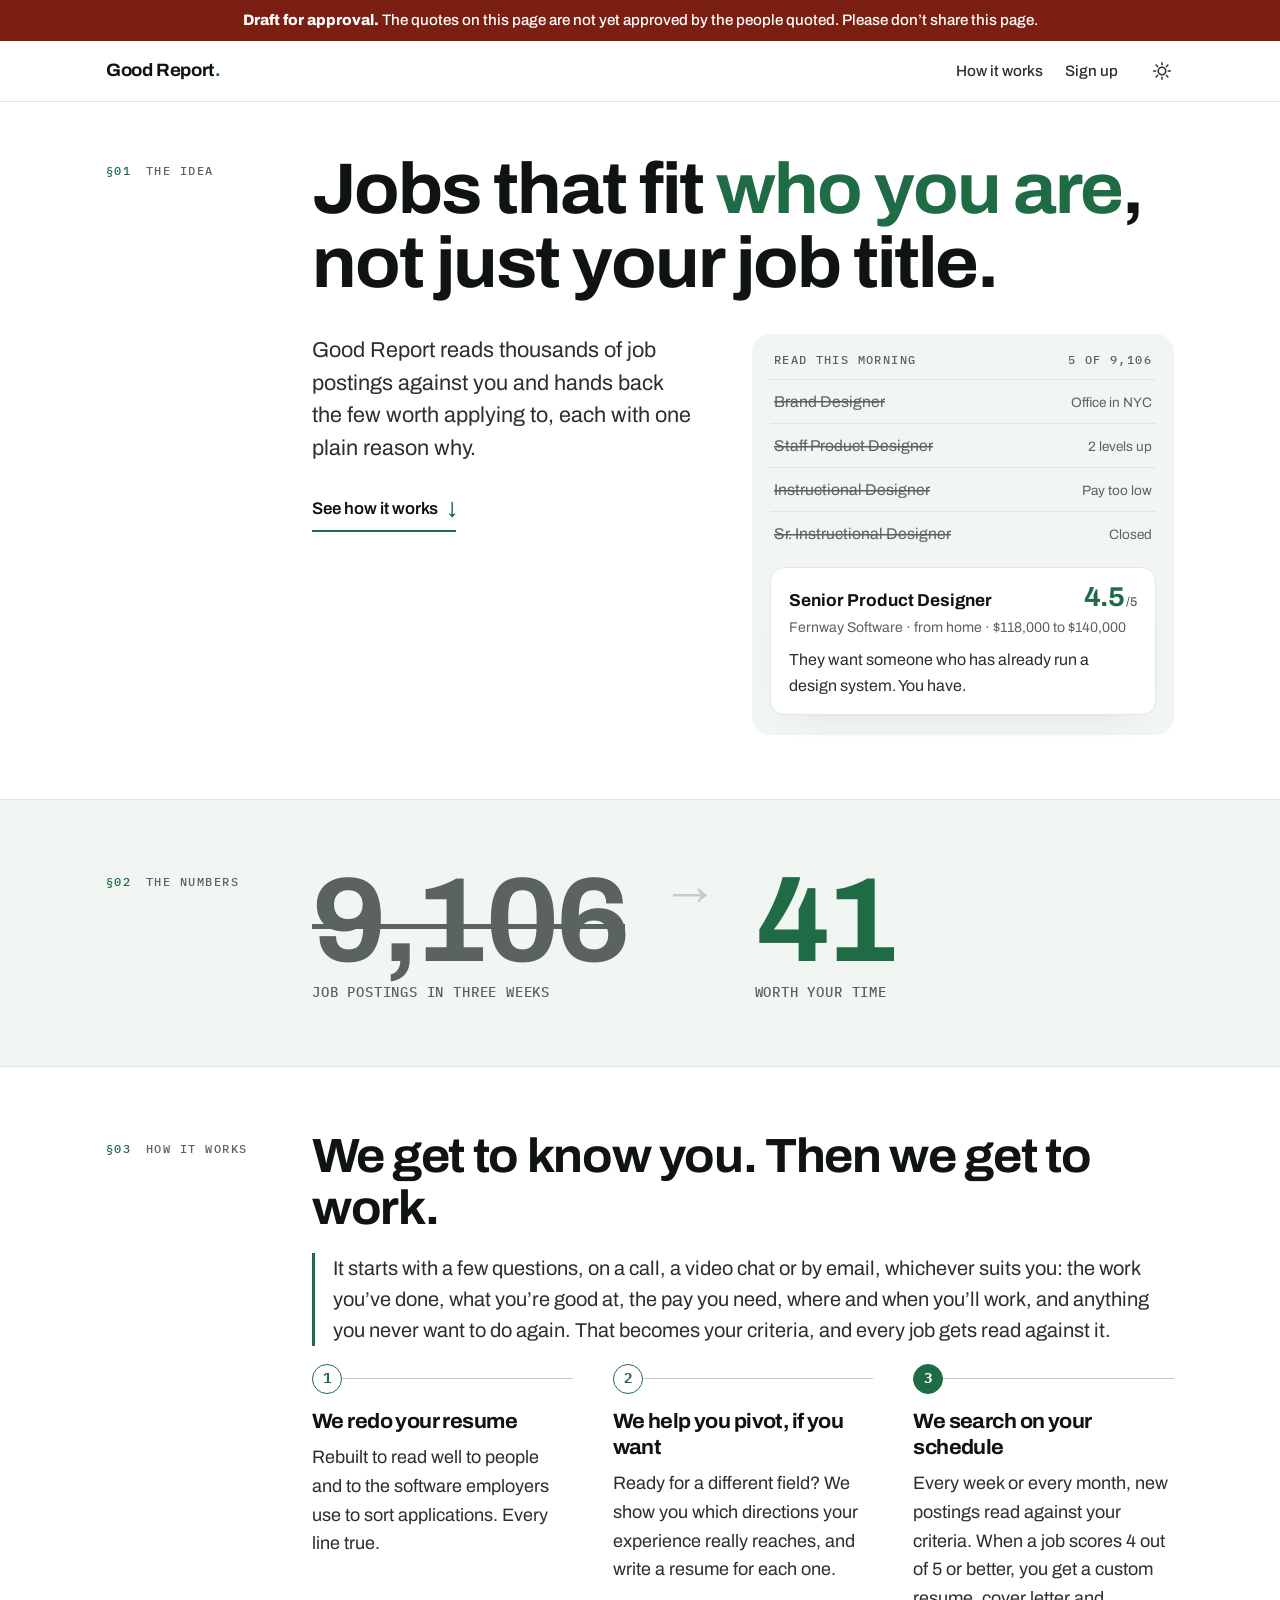
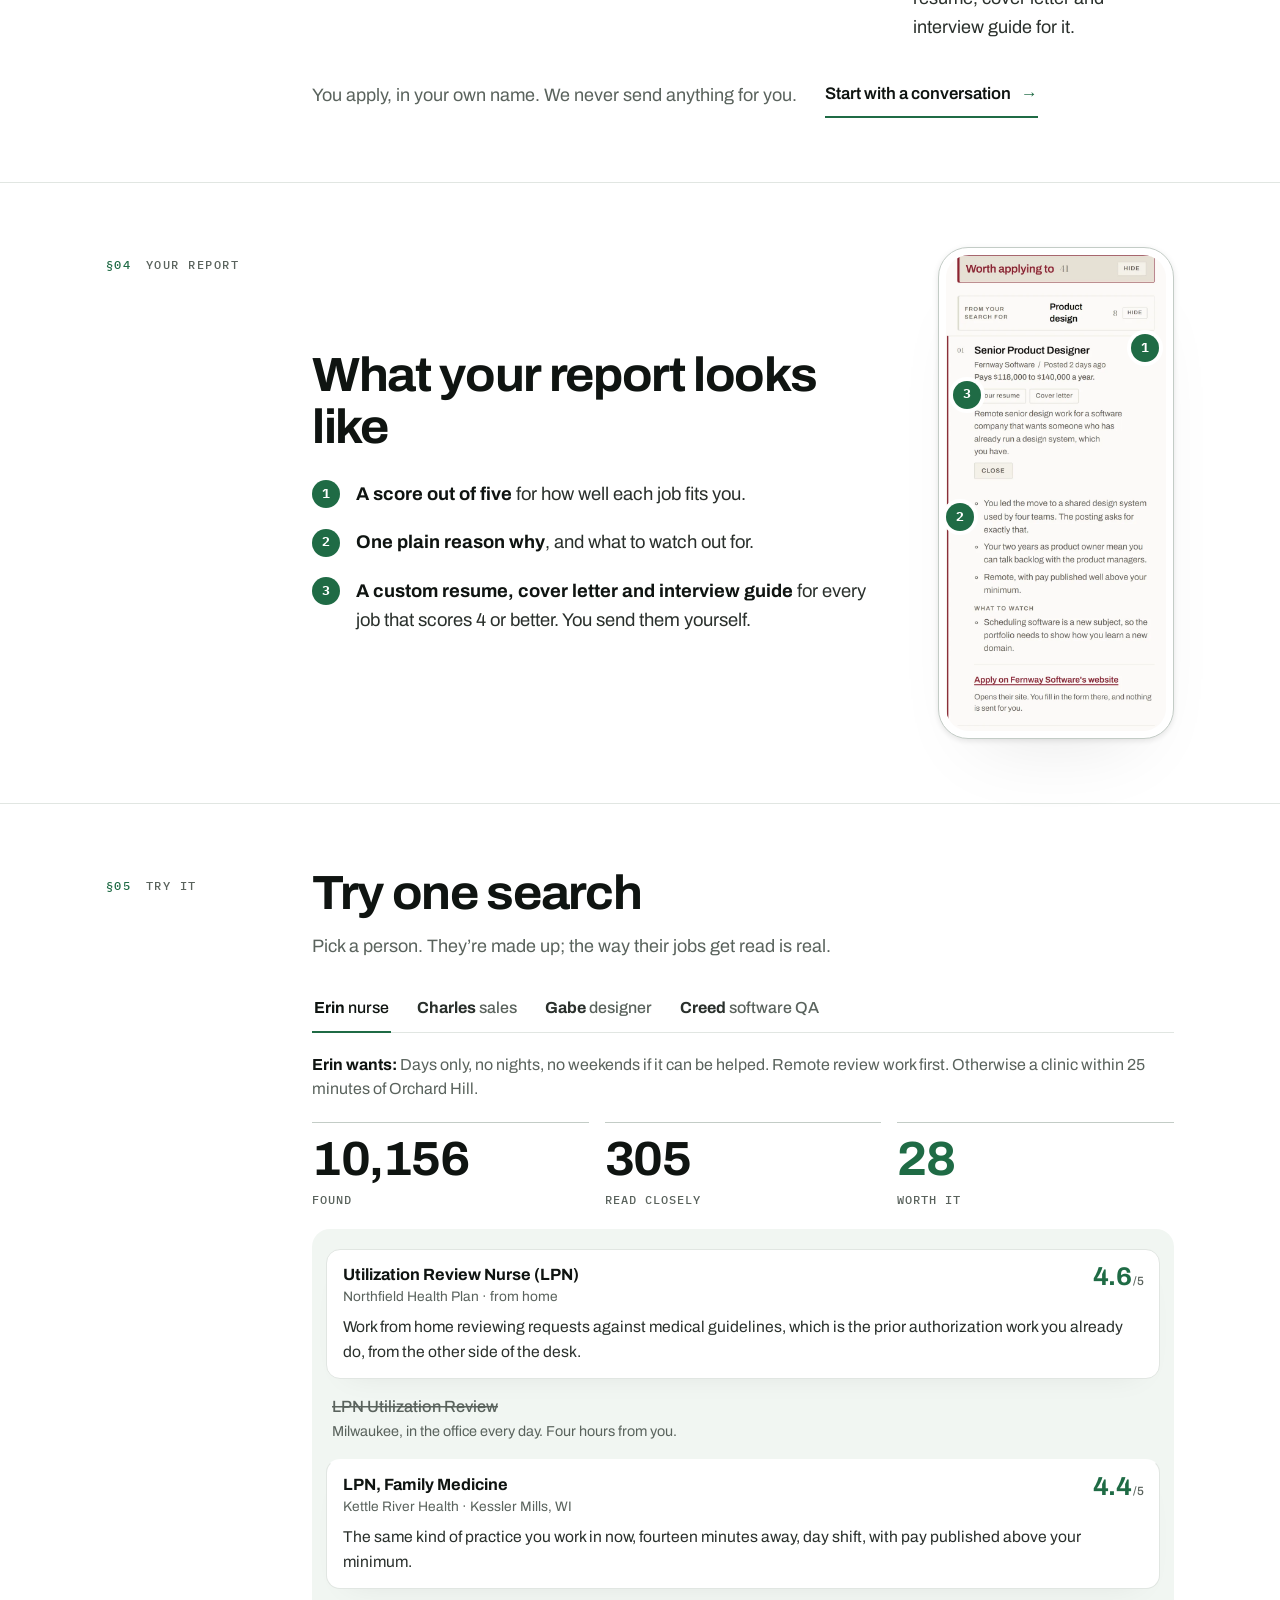
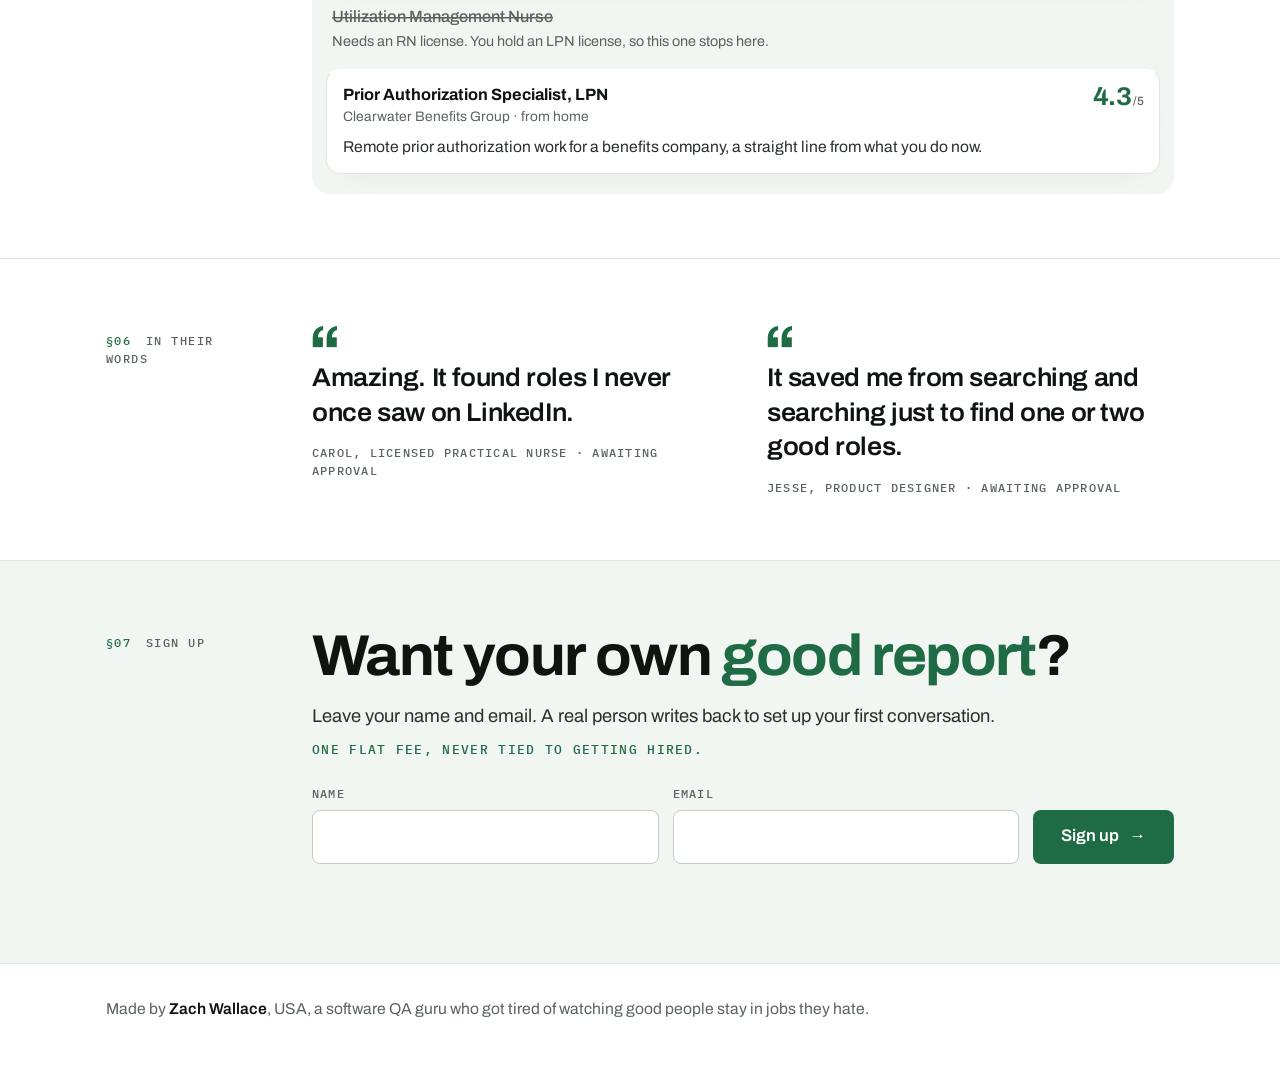
==== commit ec51f0ca: "One theme button: light, then dark, then 90s" ====
--- a/draft/index.html
+++ b/draft/index.html
@@ -6,9 +6,8 @@
 <title>Good Report (draft for approval)</title>
 <meta name="robots" content="noindex, nofollow">
 <meta name="description" content="Jobs that fit who you are, not just your job title. Good Report reads thousands of job postings against you and hands back the few worth applying to, each with a reason why.">
-<meta name="theme-color" content="#FFFFFF" media="(prefers-color-scheme: light)">
-<meta name="theme-color" content="#0E1210" media="(prefers-color-scheme: dark)">
-<script>try{var t=localStorage.getItem('theme');if(t==='light'||t==='dark'||t==='retro')document.documentElement.dataset.theme=t;}catch(e){}</script>
+<meta name="theme-color" content="#FFFFFF">
+<script>try{var t=localStorage.getItem('theme');if(t==='dark'||t==='retro')document.documentElement.dataset.theme=t;}catch(e){}</script>
 <link rel="icon" href="data:image/svg+xml,%3Csvg xmlns='http://www.w3.org/2000/svg' viewBox='0 0 64 64'%3E%3Crect width='64' height='64' rx='14' fill='%231F6B45'/%3E%3Ctext x='32' y='45' text-anchor='middle' font-family='Arial,sans-serif' font-weight='800' font-size='36' fill='%23FFFFFF'%3EG%3C/text%3E%3C/svg%3E">
 <meta property="og:title" content="Good Report">
 <meta property="og:description" content="Jobs that fit who you are, not just your job title. Thousands of postings read against you; the few worth your time handed back with a reason why.">
@@ -188,12 +187,6 @@
 <footer class="foot">
   <div class="wrap foot-in">
     <p>Made by <b>Zach Wallace</b>, USA, a software QA guru who got tired of watching good people stay in jobs they hate.</p>
-    <div class="themes" role="group" aria-label="Theme">
-      <span>Theme</span>
-      <button type="button" data-theme-pick="light">Light</button>
-      <button type="button" data-theme-pick="dark">Dark</button>
-      <button type="button" data-theme-pick="retro">90s</button>
-    </div>
   </div>
 </footer>
 
--- a/assets/site.css
+++ b/assets/site.css
@@ -22,14 +22,6 @@
   --mono: 'Plex Mono', ui-monospace, 'Cascadia Mono', Consolas, monospace;
   --gutter: clamp(20px, 5vw, 56px);
 }
-@media (prefers-color-scheme: dark) {
-  :root:not([data-theme="light"]) {
-    color-scheme: dark;
-    --paper: #0E1210; --tint: #141C17; --ink: #F0F3F0; --text: #D6DCD7; --soft: #9AA49D;
-    --line: #232C26; --line-strong: #3A463F; --green: #7CC49A; --on-green: #0B1710; --green-wash: #1D3326;
-    --shade: rgba(0, 0, 0, .45);
-  }
-}
 :root[data-theme="dark"] {
   color-scheme: dark;
   --paper: #0E1210; --tint: #141C17; --ink: #F0F3F0; --text: #D6DCD7; --soft: #9AA49D;
@@ -70,10 +62,6 @@
 :root[data-theme="retro"] .theme .star { display: block; }
 :root[data-theme="dark"] .theme .sun { display: none; }
 :root[data-theme="dark"] .theme .moon { display: block; }
-@media (prefers-color-scheme: dark) {
-  :root:not([data-theme="light"]) .theme .sun { display: none; }
-  :root:not([data-theme="light"]) .theme .moon { display: block; }
-}
 
 /* Sections: a mark in the margin, the matter beside it */
 .sec { padding-block: clamp(36px, 5vw, 68px); border-top: 1px solid var(--line); }
@@ -228,10 +216,6 @@
 .foot-in { padding-block: 32px 48px; font-size: .98rem; color: var(--soft); }
 .foot b { color: var(--ink); font-weight: 600; }
 
-.themes { display: flex; flex-wrap: wrap; align-items: center; gap: 4px 6px; margin-top: 14px; }
-.themes > span { font: 500 .72rem/1 var(--mono); letter-spacing: .12em; text-transform: uppercase; color: var(--soft); margin-right: 8px; }
-.themes button { min-height: 44px; padding: 0 14px; border: 1px solid var(--line-strong); border-radius: 999px; background: transparent; color: var(--text); font: 500 .92rem/1 var(--sans); cursor: pointer; }
-.themes button[aria-pressed="true"] { background: var(--green); border-color: var(--green); color: var(--on-green); }
 .retro-only { display: none; }
 
 /* Scroll-linked entrances, where the browser can do them from scroll alone.
@@ -288,8 +272,7 @@
 :root[data-theme="retro"] .now { color: #FFFF00; }
 :root[data-theme="retro"] .arrow { color: #FF3333; }
 :root[data-theme="retro"] .cap { font-size: 1rem; letter-spacing: 0; text-transform: none; color: #FFFFFF; }
-:root[data-theme="retro"] .ledger-head, :root[data-theme="retro"] .funnel p:not(.n), :root[data-theme="retro"] .su-form label, :root[data-theme="retro"] .themes > span { letter-spacing: 0; text-transform: none; font-size: 1rem; }
-:root[data-theme="retro"] .ledger, :root[data-theme="retro"] .sort { background: transparent; border-radius: 0; padding: 0; }
+:root[data-theme="retro"] .ledger-head, :root[data-theme="retro"] .funnel p:not(.n), :root[data-theme="retro"] .su-form label, :root[data-theme="retro"] :root[data-theme="retro"] .ledger, :root[data-theme="retro"] .sort { background: transparent; border-radius: 0; padding: 0; }
 :root[data-theme="retro"] .ledger-head { justify-content: center; gap: 24px; color: #FFFF00; }
 :root[data-theme="retro"] .nope li { justify-content: center; border-top: 0; }
 :root[data-theme="retro"] .nope li > span { color: #FF3333; }
@@ -322,15 +305,12 @@
 :root[data-theme="retro"] .funnel .n.hot { color: #FFFF00; }
 
 /* Plain grey form controls of the day */
-:root[data-theme="retro"] .btn, :root[data-theme="retro"] .themes button {
-  background: #C0C0C0; color: #000000; border: 2px outset #FFFFFF; border-radius: 0; font: 400 1rem/1 var(--sans); filter: none; min-height: 44px;
-}
-:root[data-theme="retro"] .btn:active, :root[data-theme="retro"] .themes button[aria-pressed="true"] { border-style: inset; background: #A8A8A8; color: #000000; }
-:root[data-theme="retro"] .su-form { justify-items: center; }
+:root[data-theme="retro"] .btn, :root[data-theme="retro"]   background: #C0C0C0; color: #000000; border: 2px outset #FFFFFF; border-radius: 0; font: 400 1rem/1 var(--sans); filter: none; min-height: 44px;
+}
+:root[data-theme="retro"] .btn:active, :root[data-theme="retro"] :root[data-theme="retro"] .su-form { justify-items: center; }
 :root[data-theme="retro"] .su-form label { color: #FFFFFF; justify-items: center; }
 :root[data-theme="retro"] .su-form input { border: 2px inset #FFFFFF; border-radius: 0; background: #FFFFFF; color: #000000; min-height: 44px; font: 400 1rem/1 var(--sans); }
-:root[data-theme="retro"] .themes { justify-content: center; }
-:root[data-theme="retro"] .stepper { grid-template-columns: 1fr; }
+:root[data-theme="retro"] :root[data-theme="retro"] .stepper { grid-template-columns: 1fr; }
 :root[data-theme="retro"] .sort .t, :root[data-theme="retro"] .sort .co { justify-self: center; grid-column: 1; }
 @media (max-width: 559px) {
   .figures { flex-direction: column; align-items: flex-start; gap: 6px; }
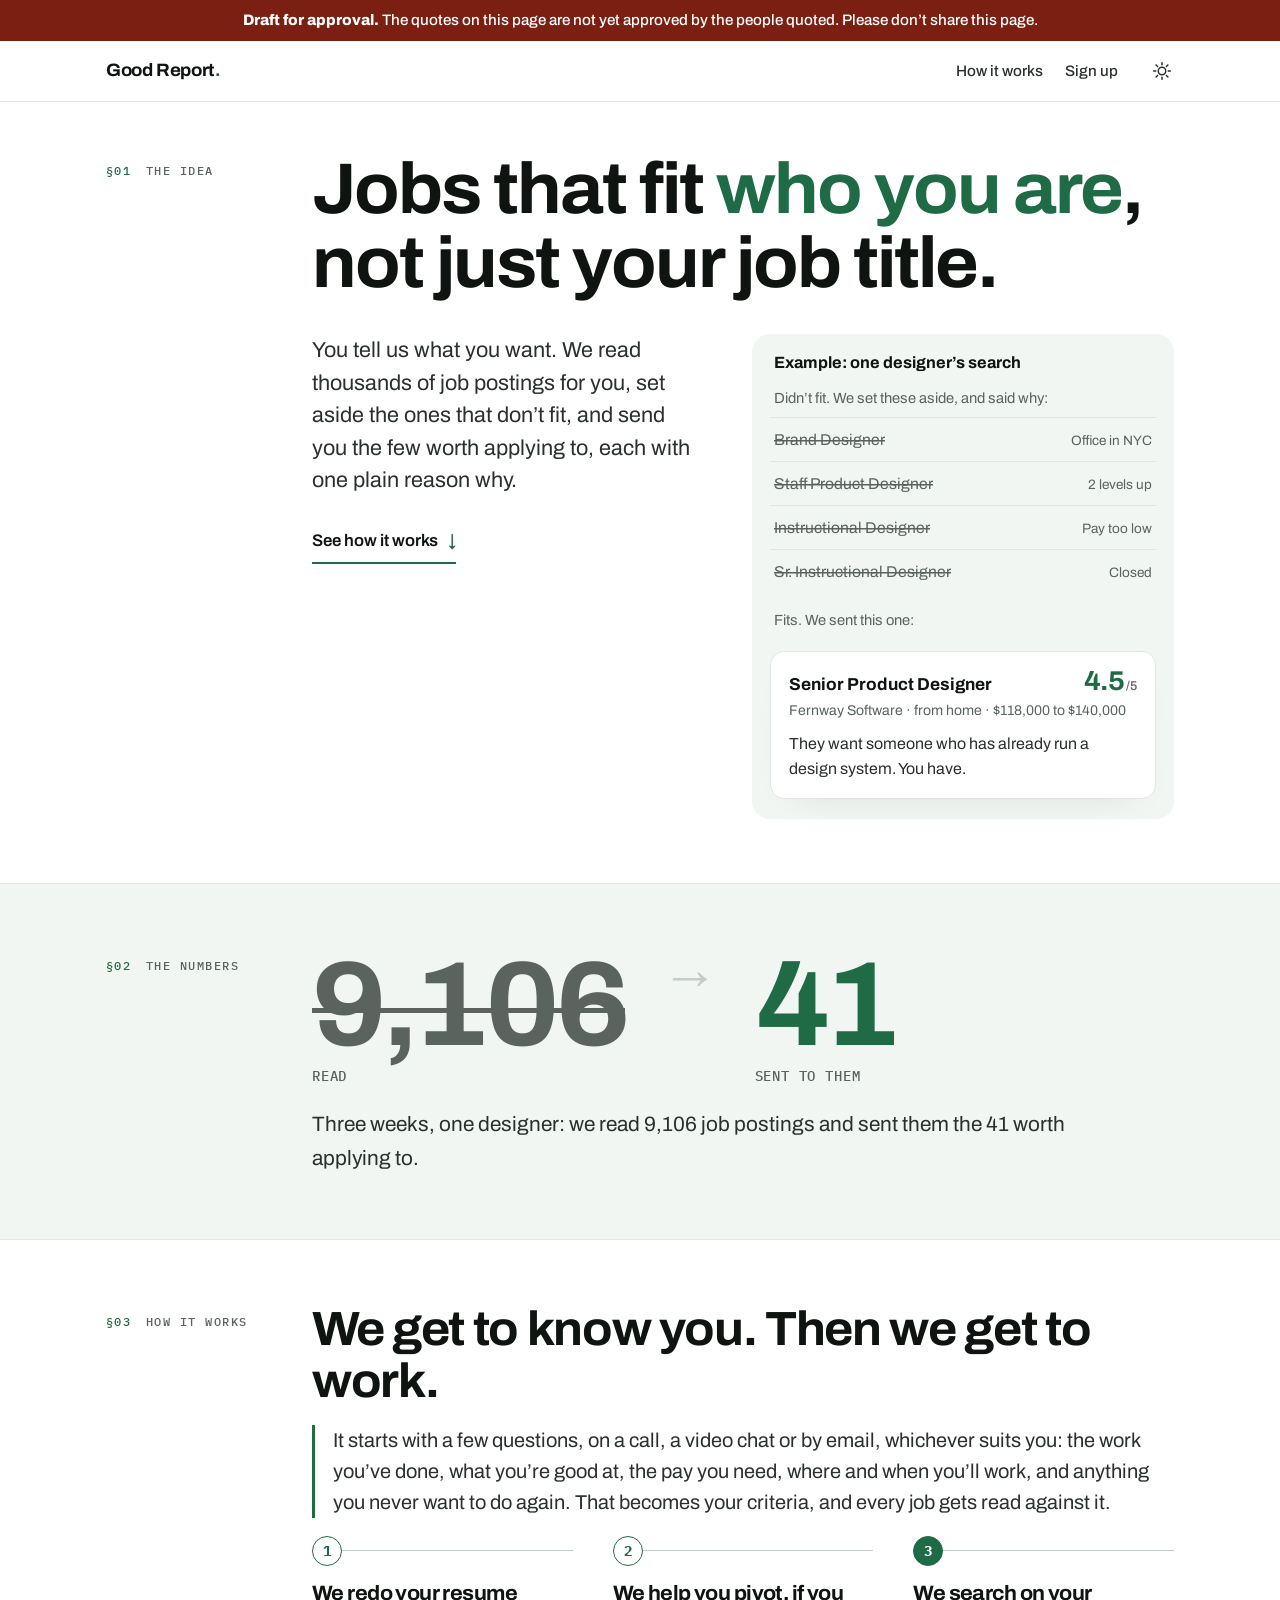
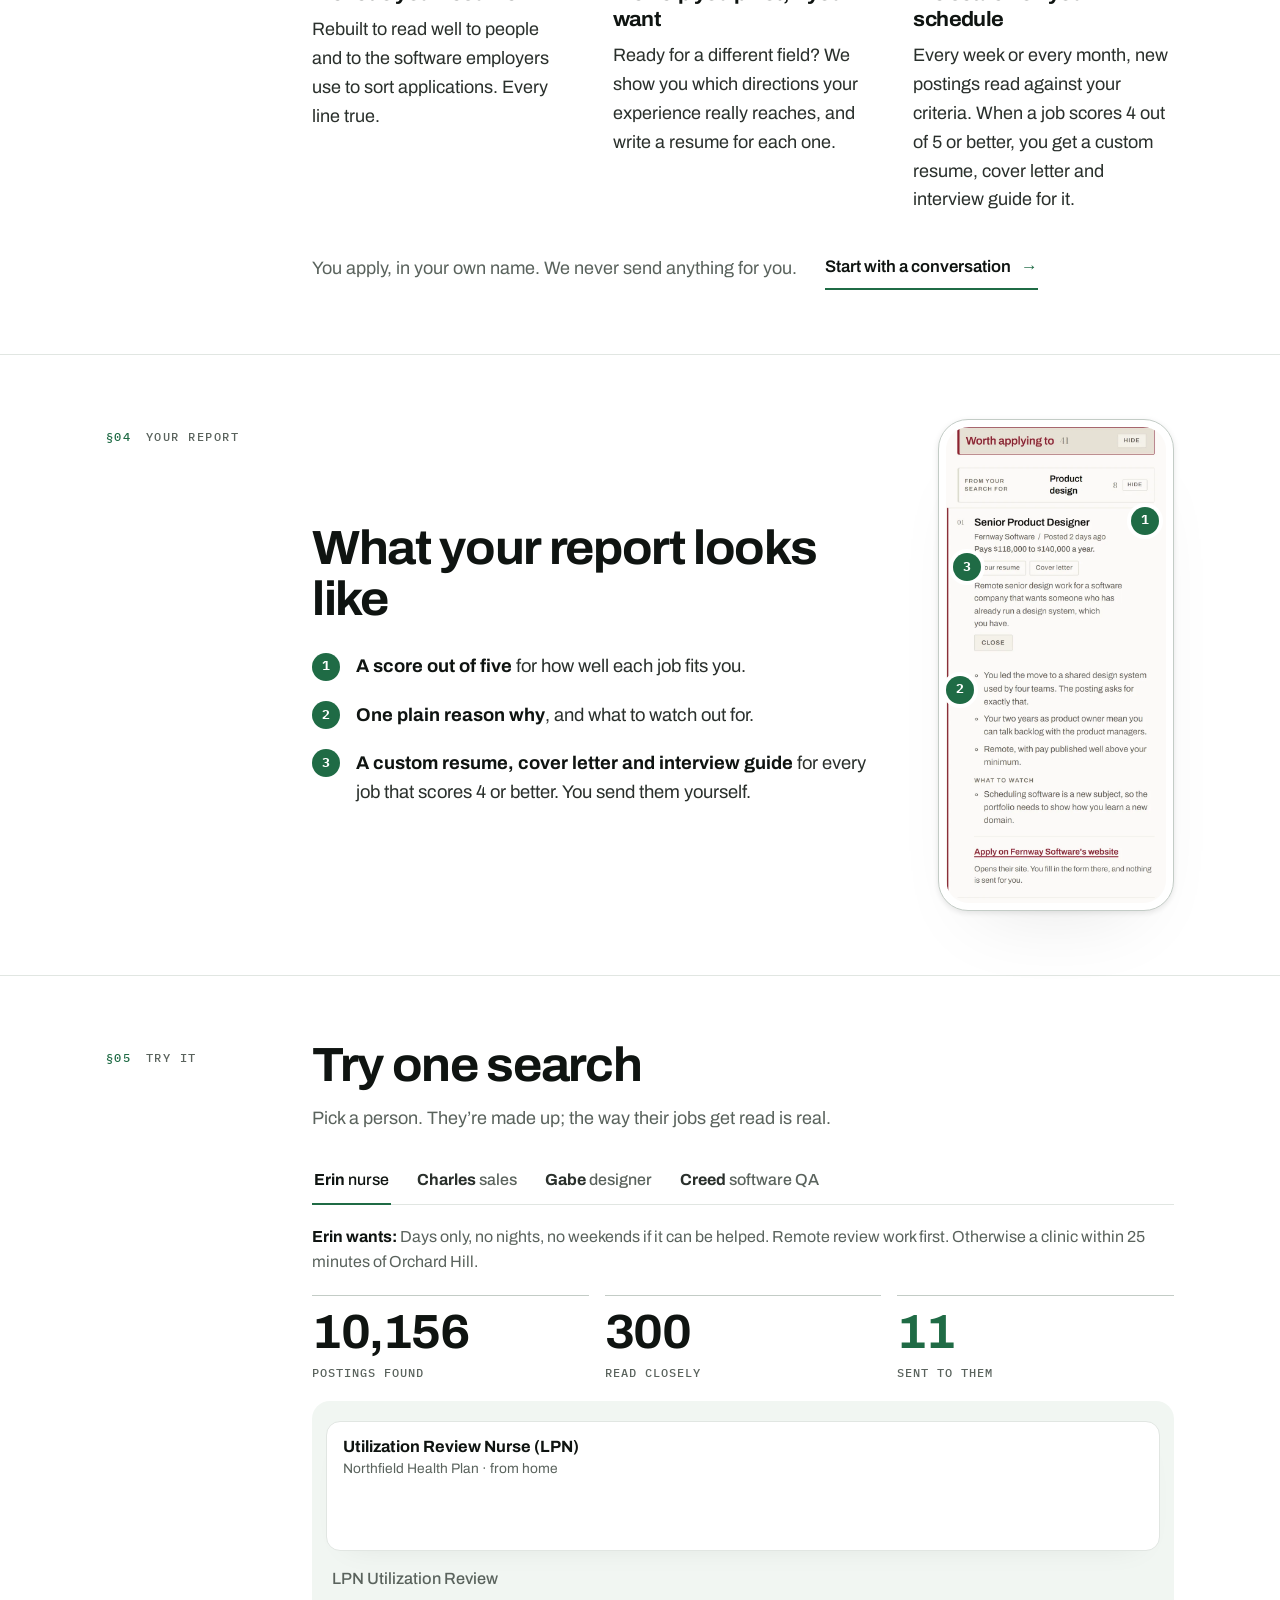
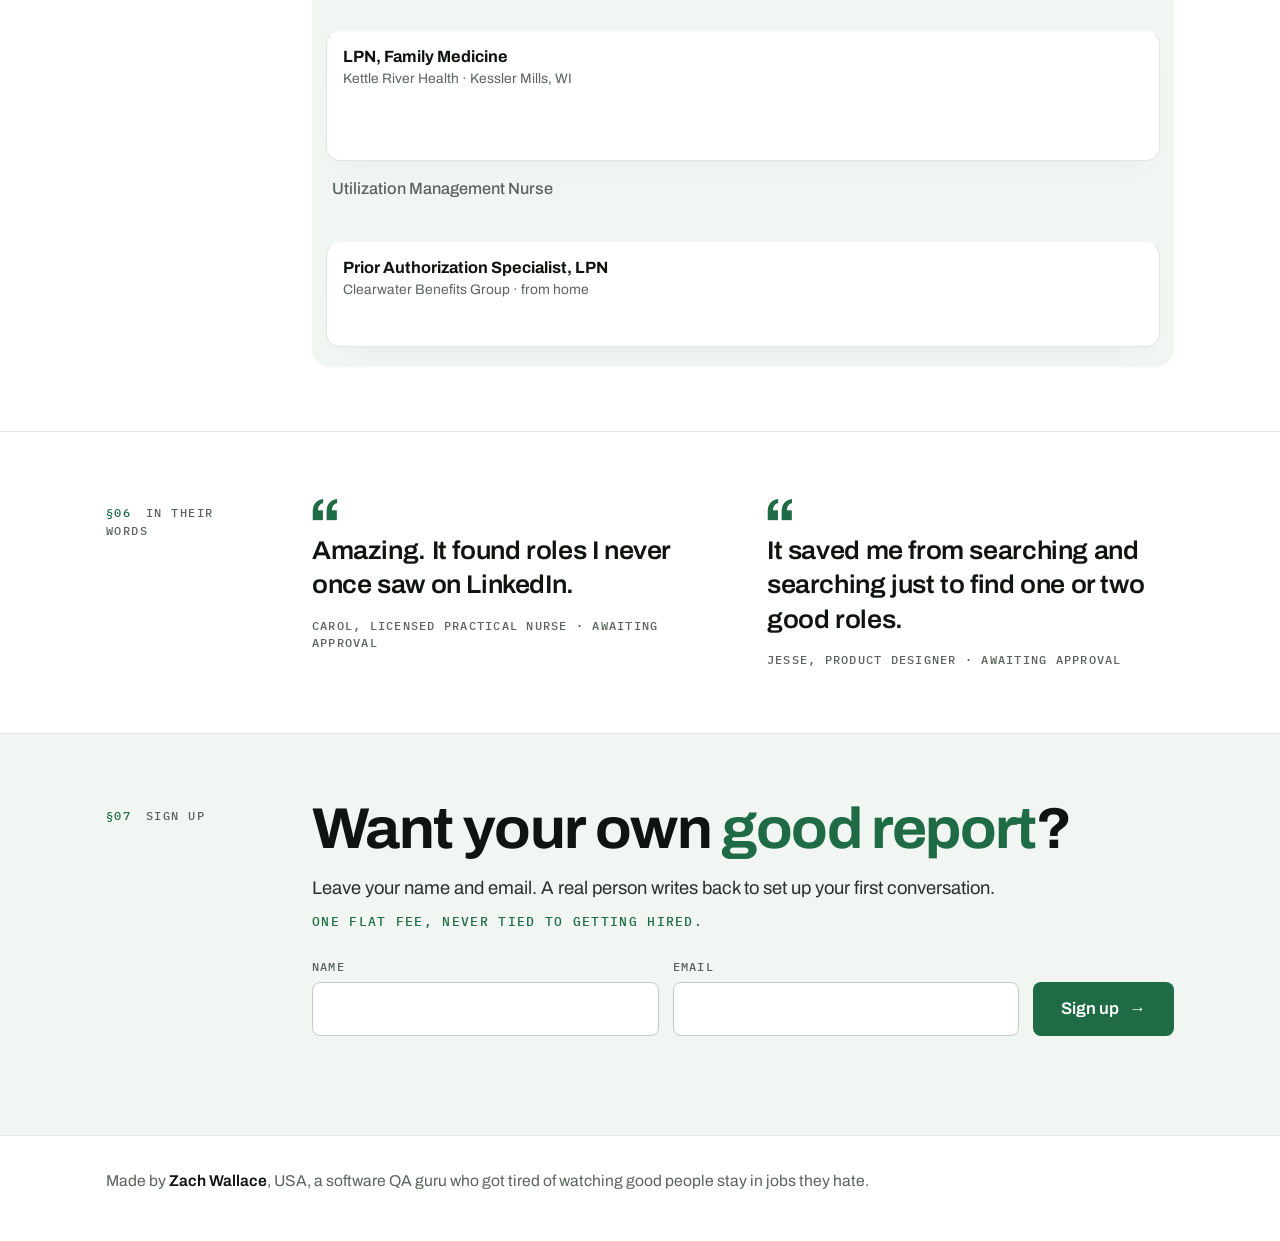
==== commit 0643bb39: "Say who does what: we read, we set aside, we send" ====
--- a/draft/index.html
+++ b/draft/index.html
@@ -43,18 +43,20 @@
         <h1 id="headline">Jobs that fit <em>who you are</em>, not just your job title.</h1>
         <div class="hero-row">
           <div class="hero-copy">
-            <p class="lead">Good Report reads thousands of job postings against you and hands back the few worth applying to, each with one plain reason why.</p>
+            <p class="lead">You tell us what you want. We read thousands of job postings for you, set aside the ones that don&rsquo;t fit, and send you the few worth applying to, each with one plain reason why.</p>
             <a class="more" href="#how">See how it works <span aria-hidden="true">&darr;</span></a>
           </div>
-          <p class="sr">Five job postings, read against one designer's wishes. Four are struck out: an office in New York, two levels above their last title, pay too low, closed. One is kept: a remote senior product design job, scored 4.5 out of 5.</p>
+          <p class="sr">An example from one designer's search. Four jobs did not fit and were set aside, each with the reason: an office in New York, two levels above their last title, pay too low, closed. One fit and was sent to them: a remote senior product design job, scored 4.5 out of 5.</p>
           <div class="ledger" aria-hidden="true">
-            <p class="ledger-head"><span>Read this morning</span><span>5 of 9,106</span></p>
+            <p class="ledger-head">Example: one designer&rsquo;s search</p>
+            <p class="ledger-sub">Didn&rsquo;t fit. We set these aside, and said why:</p>
             <ul class="nope">
               <li><s>Brand Designer</s><span>Office in NYC</span></li>
               <li><s>Staff Product Designer</s><span>2 levels up</span></li>
               <li><s>Instructional Designer</s><span>Pay too low</span></li>
               <li><s>Sr. Instructional Designer</s><span>Closed</span></li>
             </ul>
+            <p class="ledger-sub">Fits. We sent this one:</p>
             <div class="keep">
               <p class="keep-top"><span class="kt">Senior Product Designer</span><span class="ks">4.5</span></p>
               <p class="kc">Fernway Software &middot; from home &middot; $118,000 to $140,000</p>
@@ -72,10 +74,11 @@
       <div class="body">
         <h2 id="proof-h" class="sr">Three weeks for one designer</h2>
         <div class="figures">
-          <p class="fig"><span class="big was">9,106</span><span class="cap">job postings in three weeks</span></p>
+          <p class="fig"><span class="big was">9,106</span><span class="cap">read</span></p>
           <p class="arrow" aria-hidden="true">&rarr;</p>
-          <p class="fig"><span class="big now">41</span><span class="cap">worth your time</span></p>
+          <p class="fig"><span class="big now">41</span><span class="cap">sent to them</span></p>
         </div>
+        <p class="figures-say">Three weeks, one designer: we read 9,106 job postings and sent them the 41 worth applying to.</p>
       </div>
     </div>
   </section>
@@ -131,9 +134,9 @@
           <div class="who" role="group" aria-label="Whose search to see" id="demo-who"></div>
           <p class="wants" id="demo-wants"></p>
           <div class="funnel">
-            <div><p class="n" id="demo-found">0</p><p>found</p></div>
+            <div><p class="n" id="demo-found">0</p><p>postings found</p></div>
             <div><p class="n" id="demo-read">0</p><p>read closely</p></div>
-            <div><p class="n hot" id="demo-worth">0</p><p>worth it</p></div>
+            <div><p class="n hot" id="demo-worth">0</p><p>sent to them</p></div>
           </div>
           <ol class="sort" id="demo-sort"></ol>
         </div>
--- a/assets/site.css
+++ b/assets/site.css
@@ -79,14 +79,16 @@
 .hero-row { display: grid; gap: 36px; margin-top: clamp(20px, 2.6vw, 34px); }
 @media (min-width: 900px) { .hero-row { grid-template-columns: minmax(0, 1fr) minmax(0, 1.1fr); gap: 56px; align-items: start; } }
 .hero-copy { display: grid; gap: 24px; align-content: start; }
-.lead { font-size: clamp(1.15rem, 1.7vw, 1.35rem); line-height: 1.5; color: var(--text); }
+.lead { text-wrap: pretty; font-size: clamp(1.15rem, 1.7vw, 1.35rem); line-height: 1.5; color: var(--text); }
 .more { justify-self: start; display: inline-flex; align-items: center; gap: 10px; min-height: 44px; font: 600 1.05rem/1 var(--sans); color: var(--ink); text-decoration: none; border-bottom: 2px solid var(--green); }
 .more span { color: var(--green); transition: translate .2s ease; }
 .more:hover span { translate: 0 3px; }
 
 /* The ledger: one soft panel, the misses on one line each, the keeper lifted out */
 .ledger { background: var(--tint); border-radius: 18px; padding: 18px 18px 20px; }
-.ledger-head { display: flex; justify-content: space-between; gap: 12px; padding: 0 4px 10px; font: 500 .72rem/1.4 var(--mono); letter-spacing: .12em; text-transform: uppercase; color: var(--soft); }
+.ledger-head { padding: 0 4px 2px; font: 700 1.02rem/1.4 var(--sans); color: var(--ink); }
+.ledger-sub { padding: 10px 4px 6px; font-size: .92rem; color: var(--soft); }
+.keep + .ledger-sub, .nope + .ledger-sub { padding-top: 16px; }
 .nope { list-style: none; padding: 0; }
 .nope li { display: flex; justify-content: space-between; align-items: baseline; gap: 14px; padding: 9px 4px; border-top: 1px solid var(--line); font-size: .98rem; }
 .nope s { color: var(--soft); min-width: 0; }
@@ -119,6 +121,7 @@
 .was { color: var(--soft); text-decoration: line-through; text-decoration-thickness: .045em; text-decoration-color: var(--soft); }
 .now { color: var(--green); }
 .cap { font: 500 .85rem/1.4 var(--mono); letter-spacing: .06em; text-transform: uppercase; color: var(--soft); }
+.figures-say { text-wrap: pretty; margin-top: 22px; font-size: clamp(1.1rem, 1.7vw, 1.3rem); color: var(--text); }
 .arrow { font: 400 clamp(2rem, 5vw, 3.6rem)/1 var(--sans); color: var(--line-strong); padding-bottom: 1.4em; }
 
 /* §03 How it works */
@@ -273,7 +276,8 @@
 :root[data-theme="retro"] .arrow { color: #FF3333; }
 :root[data-theme="retro"] .cap { font-size: 1rem; letter-spacing: 0; text-transform: none; color: #FFFFFF; }
 :root[data-theme="retro"] .ledger-head, :root[data-theme="retro"] .funnel p:not(.n), :root[data-theme="retro"] .su-form label, :root[data-theme="retro"] :root[data-theme="retro"] .ledger, :root[data-theme="retro"] .sort { background: transparent; border-radius: 0; padding: 0; }
-:root[data-theme="retro"] .ledger-head { justify-content: center; gap: 24px; color: #FFFF00; }
+:root[data-theme="retro"] .ledger-head { color: #FFFF00; }
+:root[data-theme="retro"] .ledger-sub { color: #FFFFFF; }
 :root[data-theme="retro"] .nope li { justify-content: center; border-top: 0; }
 :root[data-theme="retro"] .nope li > span { color: #FF3333; }
 :root[data-theme="retro"] s { background-image: linear-gradient(#FF3333, #FF3333); }
@@ -326,3 +330,4 @@
 :root[data-theme="retro"] .quote blockquote p { text-align: center; }
 .draft-banner { position: relative; z-index: 11; padding: 10px var(--gutter); background: #7A1F12; color: #FFFFFF; font: 500 .95rem/1.4 var(--sans); text-align: center; }
 .draft-banner b { font-weight: 800; }
+:root[data-theme="retro"] .figures-say { color: #FFFFFF; }
